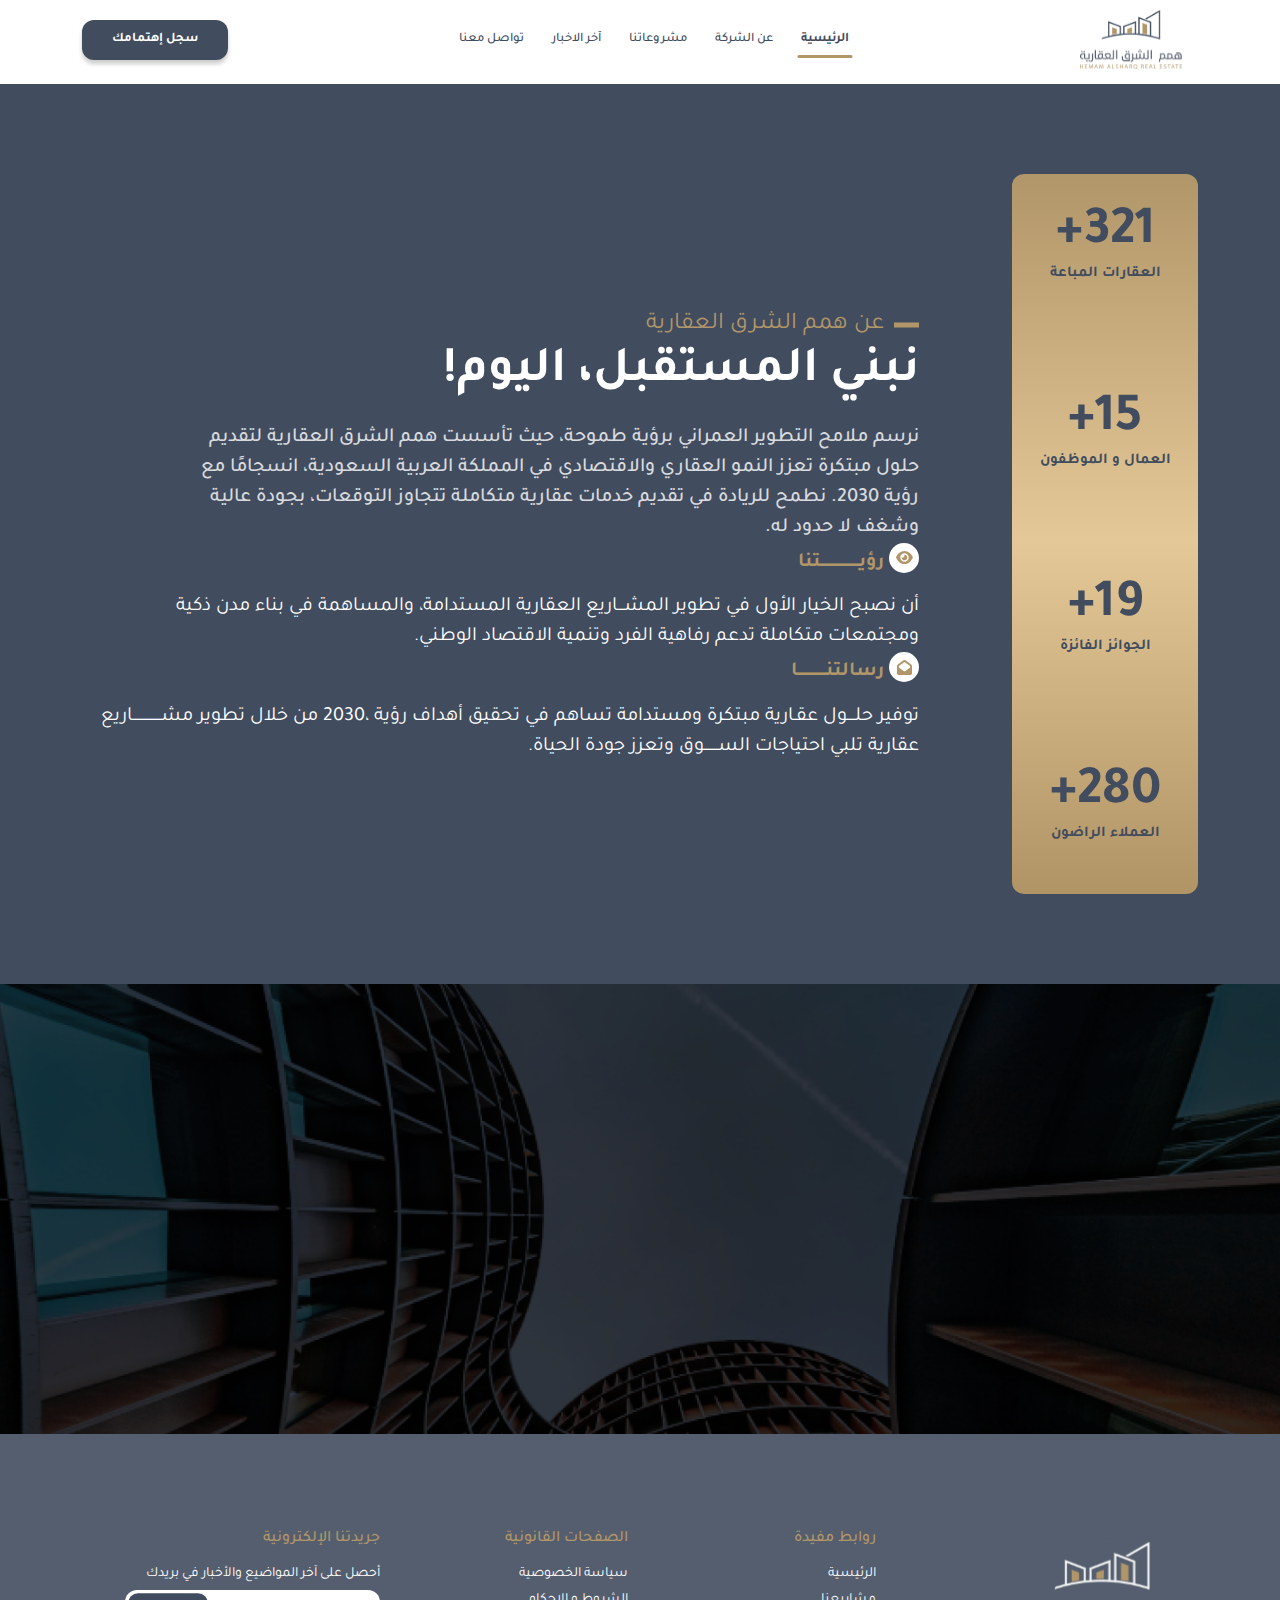
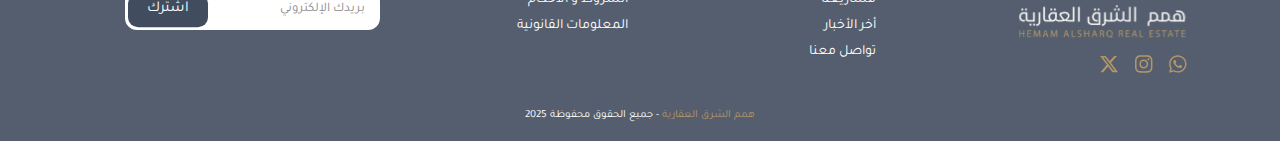
==== about.html @ 43483c56 "main project files" ====
<!DOCTYPE html>
<html lang="ar" dir="rtl">
  <head>
    <meta charset="UTF-8" />
    <meta name="viewport" content="width=device-width, initial-scale=1.0" />
    <meta name="theme-color" content="#414C5E" />
    <meta name="author" content="Abdelrhman Elnhas" />
    <meta name="MobileOptimized" content="320" />
    <meta property="og:title" content="Hemam Elsharq" />
    <meta property="og:type" content="website" />
    <title>همم الشرق العقارية</title>
    <!-- Google Fonts -->
    <link rel="preconnect" href="https://fonts.googleapis.com" />
    <link rel="preconnect" href="https://fonts.gstatic.com" crossorigin />
    <link
      href="https://fonts.googleapis.com/css2?family=Tajawal:wght@300;400;500;700;800&display=swap"
      rel="stylesheet"
    />
    <!-- Bootstrap -->
    <link rel="stylesheet" href="assets/Bootstrap/css/bootstrap.min.css" />
    <!-- Font Awesome -->
    <link rel="stylesheet" href="assets/FontAwesome/css/all.min.css" />
    <!-- Stylesheet -->
    <link rel="stylesheet" href="assets/css/style.css" />
    <link rel="stylesheet" href="assets/css/about.css" />
    <!-- Swiper CSS-->
    <link rel="stylesheet" href="assets/Swiper/swiper-bundle.min.css" />
    <!-- Animate CSS -->
    <link rel="stylesheet" href="./assets/Wow/css/animate.css" />
  </head>

  <body>
    <!-- Header Section -->
    <header class="d-flex justify-content-between">
      <nav class="navbar navbar-expand-md w-100">
        <div
          class="container d-flex align-items-center justify-content-between gap-1"
        >
          <div class="header__logo">
            <img class="navbar-brand" src="images/logo.svg" alt="Logo" />
          </div>

          <div class="collapse navbar-collapse" id="navbarNav">
            <ul class="navbar-nav m-auto mb-2 mb-lg-0">
              <li class="nav-item">
                <a class="nav-link active" aria-current="page" href="index.html"
                  >الرئيسية</a
                >
              </li>
              <li class="nav-item">
                <a class="nav-link" aria-current="page" href="#About">
                  عن الشركة
                </a>
              </li>
              <li class="nav-item">
                <a class="nav-link" aria-current="page" href="projects.html"
                  >مشروعاتنا</a
                >
              </li>
              <li class="nav-item">
                <a class="nav-link" aria-current="page" href="news.html"
                  >آخر الاخبار</a
                >
              </li>
              <li class="nav-item">
                <a class="nav-link" aria-current="page" href="contact.html"
                  >تواصل معنا</a
                >
              </li>
            </ul>
          </div>

          <div class="d-flex align-items-center">
            <div>
              <button
                onclick="window.location.href='inquiry.html'"
                class="solid-btn header__button"
              >
                سجل إهتمامك
              </button>
            </div>
            <button
              class="navbar-toggler"
              type="button"
              data-bs-toggle="collapse"
              data-bs-target="#navbarNav"
              aria-controls="navbarNav"
              aria-expanded="false"
              aria-label="Toggle navigation"
            >
              <i class="fa-solid fa-bars"></i>
            </button>
          </div>
        </div>
      </nav>
    </header>

    <main>
      <!-- About Section -->
      <section
        id="About"
        class="d-flex justify-content-center align-items-center"
      >
        <div
          class="container d-flex flex-column-reverse flex-md-row justify-content-between align-items-center gap-1 gap-md-5 py-5"
        >
          <div
            class="col-12 col-md-3 col-lg-2 about__statistics d-flex flex-row-reverse flex-md-column justify-content-between align-items-center"
          >
            <div
              class="about__statistics__item wow fadeInDown"
              data-wow-delay="0.1s"
            >
              <p
                class="d-flex flex-column align-items-center justify-content-center"
              >
                321+<span>العقارات المباعة</span>
              </p>
            </div>
            <div
              class="about__statistics__item wow fadeInDown"
              data-wow-delay="0.3s"
            >
              <p
                class="d-flex flex-column align-items-center justify-content-center"
              >
                15+<span>العمال و الموظفون</span>
              </p>
            </div>
            <div
              class="about__statistics__item wow fadeInDown"
              data-wow-delay="0.5s"
            >
              <p
                class="d-flex flex-column align-items-center justify-content-center"
              >
                19+<span>الجوائز الفائزة</span>
              </p>
            </div>
            <div
              class="about__statistics__item wow fadeInDown"
              data-wow-delay="0.7s"
            >
              <p
                class="d-flex flex-column align-items-center justify-content-center"
              >
                280+<span>العملاء الراضون</span>
              </p>
            </div>
          </div>

          <div
            class="col-12 col-md-8 col-lg-9 d-flex flex-column align-items-start justify-content-evenly about__content"
          >
            <p class="sub-heading wow fadeInDown">عن همم الشرق العقارية</p>
            <h2 class="about__heading wow fadeInUp" data-wow-delay="0.1s">
              نبني المستقبل، اليوم!
            </h2>
            <p class="about__description wow fadeInUp" data-wow-delay="0.3s">
              نرسم ملامح التطوير العمراني برؤية طموحة، حيث تأسست همم الشرق
              العقارية لتقديم حلول مبتكرة تعزز النمو العقاري والاقتصادي في
              المملكة العربية السعودية، انسجامًا مع رؤية 2030. نطمح للريادة في
              تقديم خدمات عقارية متكاملة تتجاوز التوقعات، بجودة عالية وشغف لا
              حدود له.
            </p>
            <ul class="about__list">
              <li class="wow fadeInUp" data-wow-delay="0.8s">
                <span><i class="fa-solid fa-eye"></i></span>
                رؤيـــــــــــــــــــتنا

                <p>
                  أن نصبح الخيار الأول في تطوير المشـــاريع العقارية المستدامة،
                  والمساهمة في بناء مدن ذكية ومجتمعات متكاملة تدعم رفاهية الفرد
                  وتنمية الاقتصاد الوطني.
                </p>
              </li>
              <li class="wow fadeInUp" data-wow-delay="1s">
                <span><i class="fa-solid fa-envelope-open"></i></span>
                رسالتنــــــــــــــا
                <p>
                  توفير حلــــول عقـارية مبتكرة ومستدامة تساهم في تحقيق أهداف
                  رؤية ،2030 من خلال تطوير مشــــــــــــــاريع عقارية تلبي
                  احتياجات الســـــــوق وتعزز جودة الحياة.
                </p>
              </li>
            </ul>
          </div>
        </div>
      </section>

      <!-- Banner -->
      <section
        id="Banner"
        class="d-flex justify-content-start align-items-center"
      >
        <div
          class="container d-flex flex-column justify-content-start align-items-center align-items-sm-start"
        >
          <div class="banner__content wow fadeInRight">
            <p class="">
              <span>نبني</span>
              المستقبــــــــــــــــــــــــــــــل
            </p>
            <p>
              نرتقي
              <span>بالحيــــــــــــــــــــــــــــــــــــــاة</span>
            </p>
          </div>

          <button
            onclick="window.location.href='projects.html'"
            class="solid-btn banner__button mt-4 wow bounceIn"
            data-wow-delay="0.3s"
          >
            اكتشف مشاريعنا الآن
            <span><i class="fa-solid fa-arrow-up"></i></span>
          </button>
        </div>
      </section>
    </main>

    <!-- Footer Section -->
    <footer id="Footer">
      <div class="container">
        <div class="text-center text-lg-end text-white pt-5">
          <div class="text-center text-md-end mt-5">
            <div class="row mt-3">
              <div
                class="col-md-3 col-lg-4 col-xl-3 d-flex flex-column align-items-center align-items-md-start justify-content-center mb-4 mb-md-0"
              >
                <img
                  src="./images/logoW.svg"
                  class="img-fluid"
                  alt="Hemam Elsharq Logo"
                />
                <div class="hero__social__icons d-flex p-0 footer__social mt-3">
                  <ul
                    class="d-flex justify-content-center align-items-center gap-3"
                  >
                    <li>
                      <a href=""><i class="fa-brands fa-whatsapp"></i></a>
                    </li>
                    <li>
                      <a href=""><i class="fa-brands fa-instagram"></i></a>
                    </li>
                    <li>
                      <a href=""><i class="fa-brands fa-x-twitter"></i></a>
                    </li>
                  </ul>
                </div>
              </div>
              <div class="links col-md-2 col-lg-2 col-xl-2 mx-auto mb-4">
                <h6>روابط مفيدة</h6>
                <p>
                  <a href="index.html">الرئيسية</a>
                </p>
                <p>
                  <a href="projects.html">مشاريعنا</a>
                </p>
                <p>
                  <a href="news.html">أخر الأخبار</a>
                </p>
                <p>
                  <a href="contact.html">تواصل معنا</a>
                </p>
              </div>

              <div class="links col-md-3 col-lg-2 col-xl-2 mx-auto mb-4">
                <h6>الصفحات القانونية</h6>
                <p>
                  <a href="#">سياسة الخصوصية</a>
                </p>
                <p>
                  <a href="#">الشروط و الاحكام</a>
                </p>
                <p>
                  <a href="#">المعلومات القانونية</a>
                </p>
              </div>

              <div
                class="footer__subscription col-md-4 col-lg-3 col-xl-3 mx-auto mb-md-0 mb-4"
              >
                <h6>جريدتنا الإلكترونية</h6>
                <p class="">أحصل على آخر المواضيع والأخبار في بريدك</p>
                <form action="" class="footer__subscription__form">
                  <input
                    type="email"
                    name=""
                    id=""
                    placeholder="بريدك الإلكتروني"
                  />
                  <button>اشترك</button>
                </form>
              </div>
            </div>
          </div>
        </div>
      </div>
      <div class="footerBottom text-center p-3">
        <span>همم الشرق العقارية</span>
        - جميع الحقوق محفوظة 2025
      </div>
    </footer>

    <!-- Bootstrap Script File -->
    <script src="assets/Bootstrap/js/bootstrap.min.js"></script>
    <!-- FontAwesome Script File -->
    <script src="assets/FontAwesome/js/all.min.js"></script>
    <!-- Script File -->
    <script src="assets/js/app.js"></script>
    <!-- Swiper JS -->
    <script src="./assets/Swiper/swiper-bundle.min.js"></script>
    <script>
      var swiper = new Swiper(".swiper-container", {
        slidesPerView: 3,
        spaceBetween: 20,
        slidesPerGroup: 3,
        loop: false,
        grabCursor: true,
        pagination: {
          el: ".swiper-pagination",
          clickable: true,
          dynamicBullets: true,
        },

        breakpoints: {
          0: {
            slidesPerView: 1,
          },
          520: {
            slidesPerView: 2,
          },
          768: {
            slidesPerView: 2,
          },
          1000: {
            slidesPerView: 3,
          },
        },
      });
    </script>
    <!-- WOW JS -->
    <script src="./assets/Wow/js/wow.min.js"></script>
    <script>
      wow = new WOW({
        boxClass: "wow", // default
        animateClass: "animated", // default
        offset: 0, // default
        mobile: true, // default
        live: true, // default
      });
      wow.init();
    </script>
  </body>
</html>
---- assets/css/style.css ----
/* Start Global Settings */

:root {
	--primary-color: #414C5E;
	--secondary-color: #B19669;
	--third-color: rgba(65, 76, 94, 0.9);
	--white: #ffffff;
	--black: #000000;
	--arabic-font: "Tajawal", sans-serif;
	--gradient-primary-bottom: linear-gradient(180deg, rgba(65, 76, 94, 0) 61.09%, #414C5E 100%);
	--gradient-primary-top: linear-gradient(180deg, #414C5E 0%, rgba(65, 76, 94, 0.529953) 54.76%, rgba(65, 76, 94, 0) 99.66%);
	--gradient-secondary-center: linear-gradient(180deg, #B19669 0%, #E5C897 51%, #B09465 100%);
	--text-shadow: 0px 4px 4px rgba(0, 0, 0, 0.25);
	--box-shadow: 0px 4px 4px rgba(0, 0, 0, 0.20);
	--radius-sm: 8px;
	--radius-md: 12px;
	--font-light: 300;
	--font-regular: 400;
	--font-medium: 500;
	--font-bold: 700;
	--font-extrabold: 800;
}

* {
	box-sizing: border-box;
}

html {
	padding: 0;
	margin: 0;
	overflow-x: hidden;
	scroll-snap-type: y mandatory;
	scroll-behavior: smooth;
}

*,
body {
	padding: 0;
	margin: 0;
	position: relative;
}

body {
	font-family: var(--arabic-font);
	font-style: normal;
	direction: rtl;
	overflow-x: hidden;
	background-color: var(--white);

}

body::-webkit-scrollbar,
.mainbg::-webkit-scrollbar {
	background-color: var(--white);
	width: 10px;
}

body::-webkit-scrollbar-thumb,
.mainbg::-webkit-scrollbar-thumb {
	background: var(--primary-color);
}

ul {
	margin: 0;
	padding: 0;
	list-style: none;
}

ul li {
	list-style-type: none;
}

a {
	text-decoration: none;
}

a:hover {
	color: var(--secondary-color);
}

p {
	margin-bottom: unset;

}

.row {
	margin: 0;
	width: 100%;
}

.solid-btn,
.outline-btn {
	padding: 10px;
	border-radius: var(--radius-md);
	-webkit-border-radius: var(--radius-md);
	-moz-border-radius: var(--radius-md);
	-ms-border-radius: var(--radius-md);
	-o-border-radius: var(--radius-md);
	box-shadow: var(--box-shadow);
	transition: background-color 0.5s, color 0.5s;
	-webkit-transition: background-color 0.5s, color 0.5s;
	-moz-transition: background-color 0.5s, color 0.5s;
	-ms-transition: background-color 0.5s, color 0.5s;
	-o-transition: background-color 0.5s, color 0.5s;

	&:hover {
		background-color: var(--primary-color);
		color: var(--white);
	}

}


.solid-btn {
	background-color: var(--secondary-color);
	color: var(--white);
	border: none;
}

.outline-btn {
	background-color: transparent;
	color: var(--primary-color);
	border: 3px solid var(--primary-color);
}

.sub-heading {
	position: relative;
	font-size: 24px;
	font-weight: var(--font-regular);
	color: var(--secondary-color);
	padding-inline-start: 35px;

	&::before {
		content: "";
		position: absolute;
		width: 25px;
		height: 5px;
		background-color: var(--secondary-color);
		top: 50%;
		transform: translateY(-50%);
		-webkit-transform: translateY(-50%);
		-moz-transform: translateY(-50%);
		-ms-transform: translateY(-50%);
		-o-transform: translateY(-50%);
		right: 0px;
	}

	@media (max-width: 450px) {
		font-size: 18px;
	}
}

/* End Global Settings */


/* Start Header Settings */
header {
	height: 70px;
	margin-top: 5px;
	position: absolute;
	top: 0;
	left: 0;
	width: 100%;
	z-index: 10;
	background-color: transparent;

}

.header__logo img {
	width: 102px;
	object-fit: cover;
}

.navbar-nav {
	gap: 12px;
}

header .nav-item>.nav-link {
	color: var(--primary-color);
	font-weight: var(--font-medium);
	font-size: 13px;

	&.active {
		font-weight: var(--font-bold);
		position: relative;

		&::after {
			content: "";
			position: absolute;
			width: 55px;
			height: 3px;
			background-color: var(--secondary-color);
			bottom: 0px;
			left: 50%;
			border-radius: var(--radius-sm);
			transform: translateX(-50%);
			-webkit-transform: translateX(-50%);
			-moz-transform: translateX(-50%);
			-ms-transform: translateX(-50%);
			-o-transform: translateX(-50%);
			-webkit-border-radius: var(--radius-sm);
			-moz-border-radius: var(--radius-sm);
			-ms-border-radius: var(--radius-sm);
			-o-border-radius: var(--radius-sm);
		}
	}
}

.header__button {
	background-color: var(--primary-color);
	font-size: 13px;
	font-weight: var(--font-bold);
	width: 146px;

	&:hover {
		background-color: var(--secondary-color);
	}
}

.navbar-toggler {
	color: var(--primary-color);

	&:focus {
		box-shadow: none !important;
	}
}

@media (max-width: 390px) {

	.header__logo img {
		width: 95px !important;
	}

	.header__button {
		width: unset;
		font-size: 9px;
		font-weight: var(--font-medium);
	}

}

/* End Header Settings */

/* Start Hero Settings */

#Hero {
	min-height: 100dvh;

	&::after {
		position: absolute;
		content: "";
		height: 88.82px;
		width: 100%;
		left: 0%;
		right: 0%;
		bottom: 0px;
		background: linear-gradient(180deg, rgba(255, 255, 255, 0) 0%, rgba(255, 255, 255, 0) 19.94%, rgba(255, 255, 255, 0.2) 39.06%, rgba(255, 255, 255, 0.3) 65.28%, #FFFFFF 88.54%);
	}
}

.hero__stock {
	position: absolute;
	bottom: 0;
	left: 0;
	width: 600px;
	z-index: -1;

	img {
		width: 100%;
		object-fit: cover;
	}
}

.hero__content {
	margin-left: auto;
	margin-bottom: 100px;
	padding-top: 40px;

	h1 {
		font-size: 45px;
		font-weight: var(--font-bold);
		line-height: 65px;
		color: var(--primary-color);
		position: relative;

		span {
			color: var(--secondary-color);
		}

		&::after {
			content: "";
			position: absolute;
			width: 190px;
			height: 5px;
			background-color: var(--secondary-color);
			bottom: -18px;
			right: 0;
		}
	}

	p {
		margin-top: 30px;
		width: 380px;
		font-size: 18px;
		font-weight: var(--font-light);
	}

	.hero__content_buttons {
		gap: 10px;
		padding: 0;

		button {
			margin: 0;
			width: 50%;
			height: 48px;
			font-size: 16px;
			font-weight: var(--font-medium);
		}
	}

}

.hero__social__icons {
	margin-top: auto;


	a {
		color: var(--secondary-color) !important;
		width: 20px;

		svg {
			font-size: 20px;
		}
	}
}

@media (max-width : 992px) {
	.hero__stock {
		width: 480px;
	}

	.hero__content {
		h1 {
			font-size: 40px;
			line-height: 55px;


			&::after {
				width: 150px;
				height: 4px;
			}
		}

		p {
			font-size: 15px;
			width: 300px;
		}

		.hero__content_buttons button {
			width: 50%;
			height: 44px;
			font-size: 14px;
			font-weight: var(--font-medium);
		}
	}
}


@media (max-width : 838px) {
	.hero__stock {
		width: 435px;
	}
}

@media (max-width : 768px) {
	#Hero {
		overflow: hidden;

		&::after {
			height: 60px;
		}

		.container {
			margin-inline: auto;
		}
	}

	.hero__stock {
		width: 800px;
		bottom: -550px;
		left: -30%;
	}

	.hero__content {
		margin-inline: auto;
		margin-bottom: 20px;
		padding-top: 40px;

		h1 {
			font-size: 35px;
			font-weight: var(--font-bold);
			line-height: 45px;
			color: var(--primary-color);
			position: relative;

			span {
				color: var(--secondary-color);
			}

			&::after {
				content: "";
				position: absolute;
				width: 150px;
				height: 4px;
				background-color: var(--secondary-color);
				bottom: -18px;
				right: 0;
			}
		}

		p {
			margin-top: 30px;
			width: 380px;
			font-size: 13px;
			font-weight: var(--font-light);
		}

		.hero__content_buttons {
			gap: 10px;


			button {
				margin: 0;
				width: 50%;
				height: 45px;
				font-size: 14px;
				font-weight: var(--font-medium);
			}
		}

	}

	.hero__social__icons {
		margin-inline-end: auto;
		padding-inline-start: 70px;


		a {
			color: var(--secondary-color) !important;
			width: 15px;

			svg {
				font-size: 15px;
			}
		}
	}
}

@media (max-width : 542px) {
	.hero__stock {
		width: 100%;
		bottom: -35%;
		left: -20%;
	}

	.hero__social__icons {
		display: none;
	}
}

@media (max-width : 442px) {
	.hero__stock {
		width: 100%;
		bottom: -20%;
		left: -20%;
	}

	.hero__content {
		margin-inline: auto;
		margin-bottom: 20px;
		padding-top: 40px;

		h1 {
			font-size: 35px;
			font-weight: var(--font-bold);
			line-height: 45px;
			color: var(--primary-color);
			position: relative;

			span {
				color: var(--secondary-color);
			}

			&::after {
				content: "";
				position: absolute;
				width: 150px;
				height: 4px;
				background-color: var(--secondary-color);
				bottom: -18px;
				right: 0;
			}
		}

		p {
			margin-top: 30px;
			width: 100%;
			font-size: 13px;
			font-weight: var(--font-light);
		}

		.hero__content_buttons {
			gap: 10px;

			button {
				margin: 0;
				width: 50%;
				height: 45px;
				font-size: 14px;
				font-weight: var(--font-medium);
			}
		}
	}
}

@media (max-width : 340px) {
	.hero__stock {
		width: 100%;
		bottom: -10%;
		left: -20%;
	}

	.hero__content {
		h1 {
			font-size: 35px;
		}
	}
}

@media (max-width : 300px) {
	.hero__stock {
		width: 100%;
		bottom: -10%;
		left: -20%;
	}

	.hero__content {
		h1 {
			font-size: 30px;
		}

		.hero__content_buttons {

			button {
				margin: 0;
				width: 50%;
				height: 45px;
				font-size: 12px;
				font-weight: var(--font-medium);
			}
		}
	}
}

/* End Hero Settings */

/* Start About Section */

#About {
	min-height: 100vh;
	background-color: var(--primary-color);
}

.about__statistics {
	height: 80vh;
	background: var(--gradient-secondary-center);
	border-radius: var(--radius-md);
	-webkit-border-radius: var(--radius-md);
	-moz-border-radius: var(--radius-md);
	-ms-border-radius: var(--radius-md);
	-o-border-radius: var(--radius-md);
	padding: 40px 10px;

	.about__statistics__item p {
		font-size: 54px;
		font-weight: var(--font-bold);
		color: var(--primary-color);
		margin-bottom: 0px;
		line-height: 40px;

		span {
			font-size: 20px;

			@media (max-width:1300px) {
				font-size: 15px;
			}
		}
	}
}

.about__heading {
	font-size: 50px;
	font-weight: var(--font-bold);
	color: var(--white);
	margin-bottom: 20px;
}

.about__description {
	font-size: 20px;
	font-weight: var(--font-medium);
	opacity: 0.8;
	color: var(--white);
	width: 90%;
}

.about__list {
	li {
		font-size: 20px;
		font-weight: var(--font-bold);
		color: var(--secondary-color);


		span {
			width: 30px;
			aspect-ratio: 1/1;
			background-color: var(--white);
			border-radius: 50%;
			-webkit-border-radius: ;
			-moz-border-radius: ;
			-ms-border-radius: ;
			-o-border-radius: ;
			display: inline-flex;
			align-items: center;
			justify-content: center;

			svg {
				color: var(--secondary-color);
				font-size: 15px;
			}
		}

		p {
			font-weight: var(--font-regular);
			color: var(--white);
			margin-top: 15px;
		}
	}
}

@media (max-width: 991px) {
	.about__heading {
		font-size: 40px;
	}

	.about__description {
		font-size: 16px;
		width: 95%;
	}

	.about__list {
		li {
			font-size: 18px;

			p {
				margin-top: 10px;
			}
		}
	}
}

@media (max-width: 768px) {
	.about__statistics {
		width: 100%;
		height: fit-content;
		padding: 30px 20px;
		flex-wrap: wrap;
		row-gap: 30px;
		column-gap: 10px;

		.about__statistics__item p {
			font-size: 35px;
			line-height: 20px;

			span {
				font-size: 12px;
			}
		}
	}
}

/* End About Section  */

/* Start Projects Section */

#Projects {
	min-height: 100vh;
}

.projects__heading {
	color: var(--primary-color);
	font-size: 50px;
	font-weight: var(--font-bold);
	margin-bottom: 20px;

}

.projects__description {
	font-size: 24px;
	color: var(--primary-color);
}

.project__card__wrapper {
	padding-block: 20px;
}

.project__card {
	position: relative;
	width: 100%;
	height: 370px;
	border-radius: var(--radius-md);
	-webkit-border-radius: var(--radius-md);
	-moz-border-radius: var(--radius-md);
	-ms-border-radius: var(--radius-md);
	-o-border-radius: var(--radius-md);
	overflow: hidden;
	cursor: pointer;

	.project__image {
		position: absolute;
		width: 100%;
		height: 100%;
		object-fit: cover;
		left: 0;
		top: 0;
		z-index: 1;
	}

	&::after {
		content: "";
		position: absolute;
		background: var(--gradient-primary-bottom);
		bottom: 0;
		left: 0;
		width: 100%;
		height: 170%;
		z-index: 2;
	}

	.project__card__content {
		position: relative;
		z-index: 3;
		color: var(--white);
		height: 100%;

		.project__title {
			font-weight: var(--font-bold);
			font-size: 45px;
			width: 90%;
			text-shadow: var(--text-shadow);
		}

		.project__price {
			font-size: 30px;
			font-weight: var(--font-extrabold);
			direction: ltr;
		}

		.project__specs {
			font-weight: var(--font-medium);
			font-size: 15px;

			ul li span img {
				width: 35px;
			}
		}
	}
}

@media (max-width : 768px) {
	.projects__heading {
		font-size: 40px;
	}

	.projects__description {
		font-size: 16px;
	}

	.project__card {

		.project__card__content {

			.project__title {
				font-size: 40px;
				width: 100%;
			}
		}
	}
}

@media (max-width : 500px) {
	.projects__heading {
		font-size: 35px
	}
}

@media (max-width : 435px) {
	.projects__heading {
		font-size: 25px;
		margin-block: 10px;
	}

	.projects__description {
		font-size: 13px;
	}

	.project__card {

		.project__card__content {

			.project__title {
				font-size: 30px;
				width: 100%;
			}
		}
	}
}

@media (max-width: 330px) {
	.projects__heading {
		font-size: 20px;
	}

}


.swiper-container {
	position: relative;
	width: 100%;
	margin-block: 50px;
}

.swiper-wrapper {
	/* display: flex; */
	position: absolute;
	top: 50%;
	right: 0;
	transform: translateY(-50%);
	-webkit-transform: translateY(-50%);
	-moz-transform: translateY(-50%);
	-ms-transform: translateY(-50%);
	-o-transform: translateY(-50%);
}

.swiper-slide {
	display: flex;
	justify-content: center;
	align-items: center;
}

.swiper-navBtn {
	color: var(--first-color);
	height: 30px !important;
	width: 30px !important;
	background: var(--first-color);
	border-radius: 50%;
}

.swiper-navBtn::before,
.swiper-navBtn::after {
	font-size: 18px !important;
	font-weight: 900;
	color: var(--white);
}

.swiper-horizontal>.swiper-pagination-bullets,
.swiper-pagination-bullets.swiper-pagination-horizontal,
.swiper-pagination-custom,
.swiper-pagination-fraction {
	bottom: -40px !important;
}

.swiper-pagination-bullet-active {
	background: var(--primary-color) !important;
}


/* End Projects Section */

/* Start News Section */
#News {
	min-height: 100vh;
	background-image: url('../../images/NewsBG.png');
	background-size: cover;
	background-position: center;
	background-repeat: no-repeat
}

.news__description {
	color: var(--white);
	width: 60%;

	@media (max-width: 991px) {
		width: 100%;
		font-size: 16px;
	}
}

.news__card {
	width: 100%;
	height: 400px;
	border-radius: var(--radius-md);
	-webkit-border-radius: var(--radius-md);
	-moz-border-radius: var(--radius-md);
	-ms-border-radius: var(--radius-md);
	-o-border-radius: var(--radius-md);
	background-color: var(--white);
	padding: 1.5rem;

	@media (max-width: 300px) {
		padding: 1rem;
	}
}

.news__card__top {
	position: relative;
	border-radius: var(--radius-md);
	-webkit-border-radius: var(--radius-md);
	-moz-border-radius: var(--radius-md);
	-ms-border-radius: var(--radius-md);
	-o-border-radius: var(--radius-md);
	overflow: hidden;
	width: 100%;
	height: 240px;

	.news__image {
		width: 100%;
		height: 100%;
		object-fit: cover;
	}

	&::after {
		content: "";
		position: absolute;
		top: 0;
		left: 0;
		background: var(--gradient-primary-bottom);
		width: 100%;
		height: 100%;
		z-index: 2;
	}

	.news__title {
		position: absolute;
		color: var(--white);
		font-weight: var(--font-extrabold);
		font-size: 28px;
		text-shadow: var(--text-shadow);
		z-index: 3;
		bottom: 10px;
		right: 15px;

		@media (max-width : 355px) {
			font-size: 20px;
		}
	}
}

.news__card__bottom {
	margin-top: 20px;
	position: relative;

	.news__description {
		color: var(--primary-color);
		font-size: 14px;
		font-weight: var(--font-light);
		width: 100%;
		line-height: 1.2;
		display: -webkit-box;
		-webkit-line-clamp: 3;
		-webkit-box-orient: vertical;
		overflow: hidden;
	}

	.news__more {
		color: var(--secondary-color);
		font-size: 14px;
		font-weight: var(--font-regular);
		background-color: transparent;
		border: none;
		cursor: pointer;
		margin-top: 20px;
		position: absolute;
		bottom: -40px;
		left: 15px;

		svg {
			transform: rotate(-45deg);
			-webkit-transform: rotate(-45deg);
			-moz-transform: rotate(-45deg);
			-ms-transform: rotate(-45deg);
			-o-transform: rotate(-45deg);
			font-size: 14px;
		}
	}
}

/* End News Section */

/* Start Banner Section */
#Banner {
	min-height: 450px;
	background: url("../../images/banner.png") no-repeat center;
	background-size: cover;
}


.banner__content {
	position: relative;

	p {
		color: var(--white);
		font-size: 40px;
		font-weight: var(--font-extrabold);

		span {
			color: var(--secondary-color);
		}
	}

	&::after {
		position: absolute;
		content: "";
		top: -20px;
		right: 0;
		height: 5px;
		width: 128px;
		background-color: var(--secondary-color);
	}
}

.banner__button span svg {
	transform: rotate(-45deg);
	-webkit-transform: rotate(-45deg);
	-moz-transform: rotate(-45deg);
	-ms-transform: rotate(-45deg);
	-o-transform: rotate(-45deg);
}

@media (max-width: 450px) {
	#Banner {
		min-height: 300px;
	}

	.banner__content {
		p {
			font-size: 30px;
		}

		&::after {
			right: unset;
			left: 50%;
			transform: translateX(-50%);
			-webkit-transform: translateX(-50%);
			-moz-transform: translateX(-50%);
			-ms-transform: translateX(-50%);
			-o-transform: translateX(-50%);
		}
	}
}

@media (max-width : 340px) {
	.banner__content {
		p {
			font-size: 20px
		}
	}
}

/* End Banner Section */

/* Start WhyUs Section */
#WhyUs {
	min-height: 100vh;
}

.whyus__video {
	border-radius: var(--radius-md);
	-webkit-border-radius: var(--radius-md);
	-moz-border-radius: var(--radius-md);
	-ms-border-radius: var(--radius-md);
	-o-border-radius: var(--radius-md);
	width: 100%;
	max-width: 100%;
	padding: 50px 30px;
	height: 570px;

	iframe {
		width: 100%;
		height: 100%;
		border-radius: 12px;
		border: none;
	}

	@media (max-width: 991px) {
		padding: 0 0px;
		height: 450px;
	}

	@media (max-width : 768px) {
		margin-block: 20px;
	}
}

.whyus__content {

	ul {
		counter-reset: list-counter;
	}

	ul li {
		counter-increment: list-counter;
		position: relative;
		padding-inline-start: 40px;
		margin-bottom: 15px;
		font-size: 15px;
		font-weight: var(--font-regular);

		p:first-of-type {
			color: var(--secondary-color);
			font-weight: var(--font-bold);
		}
	}

	ul li::before {
		content: counter(list-counter, decimal-leading-zero);
		font-weight: bold;
		font-size: 15px;
		color: var(--secondary-color);
		position: absolute;
		right: 0;
		top: 50%;
		transform: translateY(-50%);
		-webkit-transform: translateY(-50%);
		-moz-transform: translateY(-50%);
		-ms-transform: translateY(-50%);
		-o-transform: translateY(-50%);
	}

}

/* End WhyUs Section */

/* Start Footer Section */

#Footer {
	background-color: var(--third-color);
}

#Footer h6 {
	margin-bottom: 15px;
	color: var(--secondary-color);
	font-size: 16px;
	font-weight: var(--font-medium);
}

.footer__social {
	margin-inline-end: auto;

	@media (max-width:768px) {
		margin-inline-end: unset;
		margin-inline: auto;
	}
}

.links p,
.footer__subscription p {
	margin-block: 5px;
	font-size: 14px;
}

.links a {
	color: var(--white);
	transition: all 0.3s;
	-webkit-transition: all 0.3s;
	-moz-transition: all 0.3s;
	-ms-transition: all 0.3s;
	-o-transition: all 0.3s;
	font-weight: var(--font-regular);
	font-size: 14px;
}

.links a:hover,
.footer-links:hover {
	color: var(--secondary-color) !important;
	padding-left: 10px;
}

.footerBottom {
	color: var(--white);
	font-size: 11px;
}

.footerBottom span {
	color: var(--secondary-color);
}

.footer__subscription__form {
	border-radius: var(--radius-md);
	-webkit-border-radius: var(--radius-md);
	-moz-border-radius: var(--radius-md);
	-ms-border-radius: var(--radius-md);
	-o-border-radius: var(--radius-md);
	background-color: var(--white);
	font-size: 15px;
	position: relative;
	max-width: 300px;
	width: 100%;
	margin-inline: auto;


	input {
		background-color: transparent;
		padding: 10px 15px;
		border: none;
		caret-color: var(--primary-color);
		color: var(--primary-color);
		font-size: 13px;

		width: 100%;

		&::placeholder {
			color: #8a8a8a;
		}

		&:focus,
		&:focus-visible,
		&:active {
			outline: none;

		}
	}

	button {
		position: absolute;
		background-color: var(--primary-color);
		color: var(--white);
		width: 80px;
		height: 85%;
		border: none;
		border-radius: 10px;
		-webkit-border-radius: 10px;
		-moz-border-radius: 10px;
		-ms-border-radius: 10px;
		-o-border-radius: 10px;
		top: 50%;
		transform: translateY(-50%);
		left: 3px;
		-webkit-transform: translateY(-50%);
		-moz-transform: translateY(-50%);
		-ms-transform: translateY(-50%);
		-o-transform: translateY(-50%);
	}

}

/* End Footer Section */
---- assets/css/about.css ----
#About {
  margin-top: 84px;
}
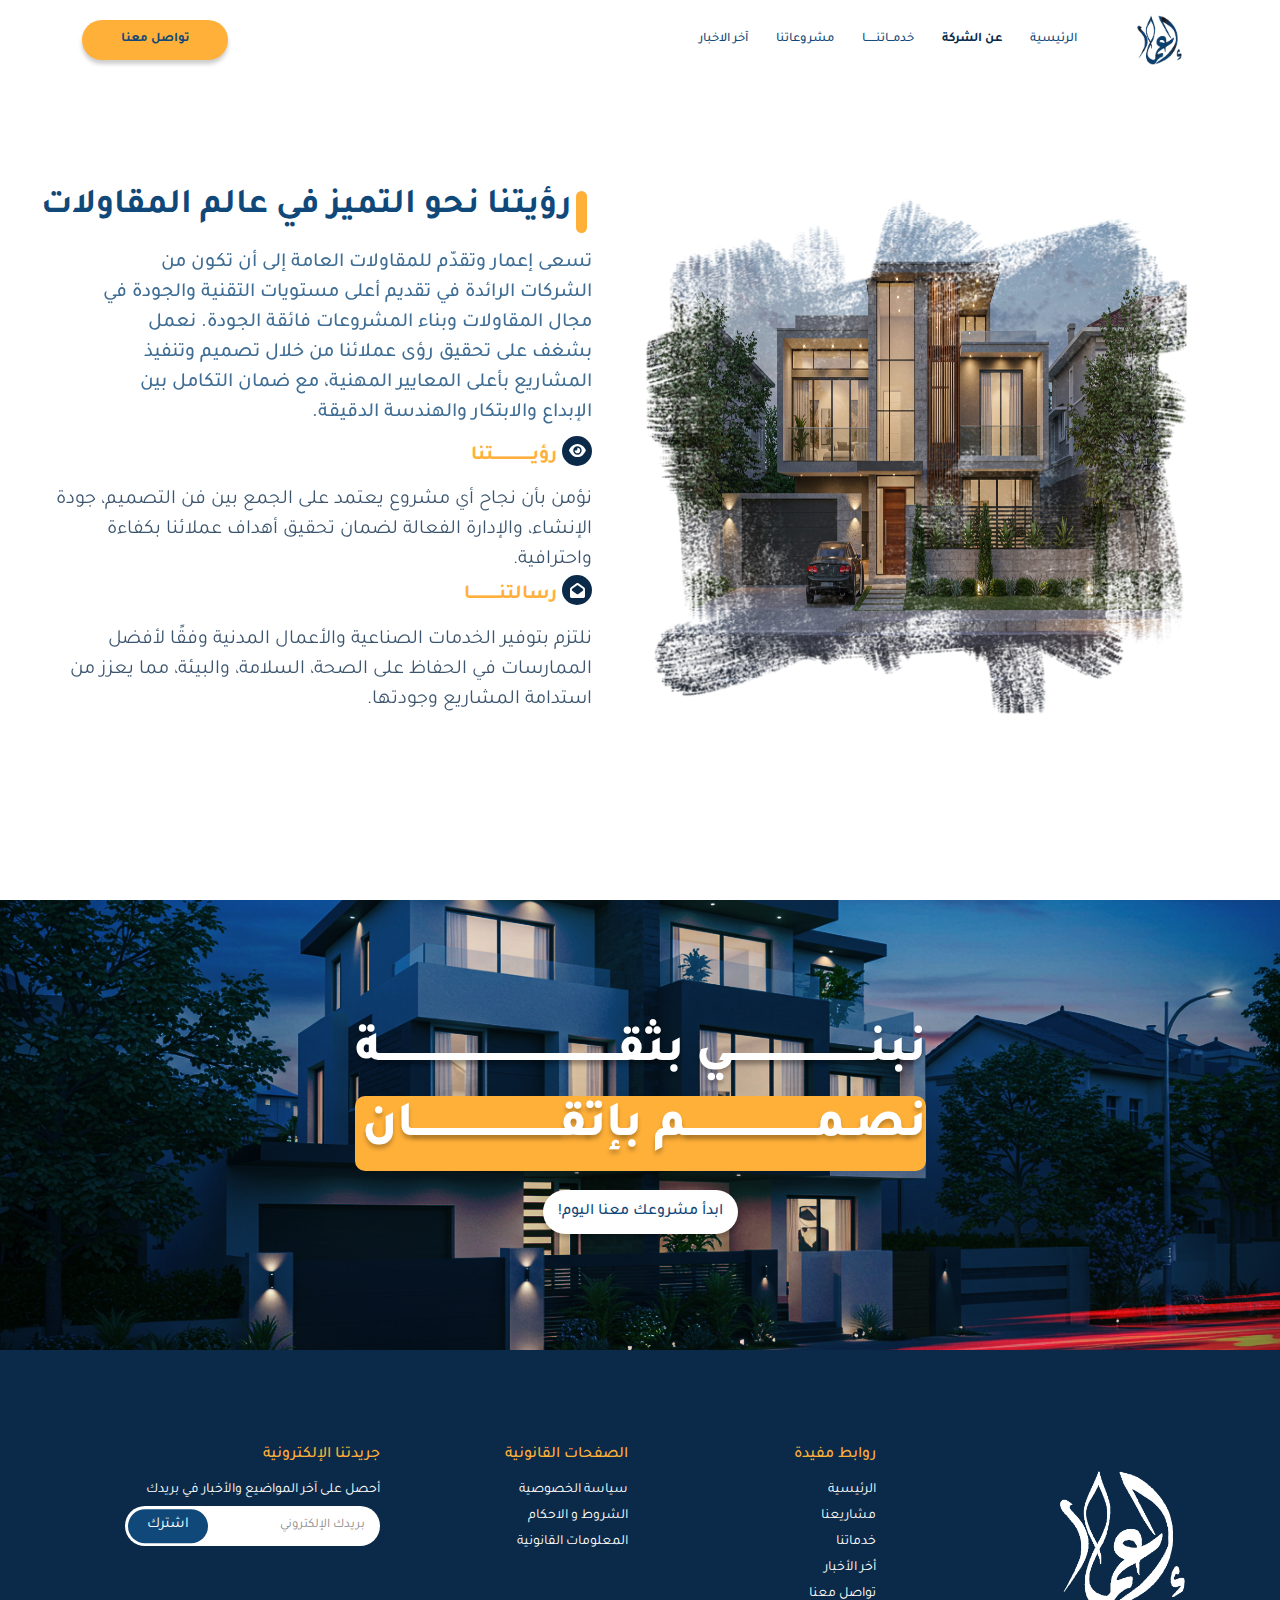
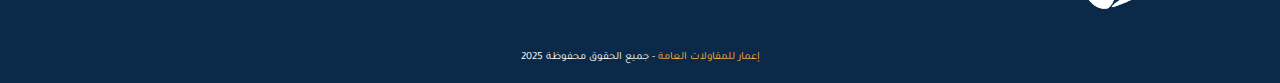
==== commit 5468d785: "about page" ====
--- a/about.html
+++ b/about.html
@@ -3,12 +3,12 @@
   <head>
     <meta charset="UTF-8" />
     <meta name="viewport" content="width=device-width, initial-scale=1.0" />
-    <meta name="theme-color" content="#414C5E" />
+    <meta name="theme-color" content="#104979" />
     <meta name="author" content="Abdelrhman Elnhas" />
     <meta name="MobileOptimized" content="320" />
-    <meta property="og:title" content="Hemam Elsharq" />
+    <meta property="og:title" content="Emaar Contracting" />
     <meta property="og:type" content="website" />
-    <title>همم الشرق العقارية</title>
+    <title>إعمار للمقاولات العامة</title>
     <!-- Google Fonts -->
     <link rel="preconnect" href="https://fonts.googleapis.com" />
     <link rel="preconnect" href="https://fonts.gstatic.com" crossorigin />
@@ -22,7 +22,6 @@
     <link rel="stylesheet" href="assets/FontAwesome/css/all.min.css" />
     <!-- Stylesheet -->
     <link rel="stylesheet" href="assets/css/style.css" />
-    <link rel="stylesheet" href="assets/css/about.css" />
     <!-- Swiper CSS-->
     <link rel="stylesheet" href="assets/Swiper/swiper-bundle.min.css" />
     <!-- Animate CSS -->
@@ -34,25 +33,30 @@
     <header class="d-flex justify-content-between">
       <nav class="navbar navbar-expand-md w-100">
         <div
-          class="container d-flex align-items-center justify-content-between gap-1"
+          class="container d-flex align-items-center justify-content-between justify-content-md-start gap-1"
         >
           <div class="header__logo">
-            <img class="navbar-brand" src="images/logo.svg" alt="Logo" />
+            <img class="navbar-brand" src="images/logo.png" alt="Logo" />
           </div>
 
           <div class="collapse navbar-collapse" id="navbarNav">
-            <ul class="navbar-nav m-auto mb-2 mb-lg-0">
-              <li class="nav-item">
-                <a class="nav-link active" aria-current="page" href="index.html"
+            <ul class="navbar-nav ms-auto me-5 mb-2 mb-lg-0">
+              <li class="nav-item">
+                <a class="nav-link" aria-current="page" href="index.html"
                   >الرئيسية</a
                 >
               </li>
               <li class="nav-item">
-                <a class="nav-link" aria-current="page" href="#About">
+                <a class="nav-link active" aria-current="page" href="#About">
                   عن الشركة
                 </a>
               </li>
               <li class="nav-item">
+                <a class="nav-link" aria-current="page" href="services.html"
+                  >خدمــاتنـــــا</a
+                >
+              </li>
+              <li class="nav-item">
                 <a class="nav-link" aria-current="page" href="projects.html"
                   >مشروعاتنا</a
                 >
@@ -60,11 +64,6 @@
               <li class="nav-item">
                 <a class="nav-link" aria-current="page" href="news.html"
                   >آخر الاخبار</a
-                >
-              </li>
-              <li class="nav-item">
-                <a class="nav-link" aria-current="page" href="contact.html"
-                  >تواصل معنا</a
                 >
               </li>
             </ul>
@@ -76,7 +75,7 @@
                 onclick="window.location.href='inquiry.html'"
                 class="solid-btn header__button"
               >
-                سجل إهتمامك
+                تواصل معنا
               </button>
             </div>
             <button
@@ -102,85 +101,45 @@
         class="d-flex justify-content-center align-items-center"
       >
         <div
-          class="container d-flex flex-column-reverse flex-md-row justify-content-between align-items-center gap-1 gap-md-5 py-5"
+          class="container d-flex flex-column-reverse flex-lg-row justify-content-between align-items-center gap-1 gap-lg-5 py-5"
         >
           <div
-            class="col-12 col-md-3 col-lg-2 about__statistics d-flex flex-row-reverse flex-md-column justify-content-between align-items-center"
+            class="col-12 col-lg-6 about__image d-flex flex-row-reverse flex-lg-column justify-content-between align-items-center"
           >
-            <div
-              class="about__statistics__item wow fadeInDown"
-              data-wow-delay="0.1s"
-            >
-              <p
-                class="d-flex flex-column align-items-center justify-content-center"
-              >
-                321+<span>العقارات المباعة</span>
-              </p>
-            </div>
-            <div
-              class="about__statistics__item wow fadeInDown"
-              data-wow-delay="0.3s"
-            >
-              <p
-                class="d-flex flex-column align-items-center justify-content-center"
-              >
-                15+<span>العمال و الموظفون</span>
-              </p>
-            </div>
-            <div
-              class="about__statistics__item wow fadeInDown"
-              data-wow-delay="0.5s"
-            >
-              <p
-                class="d-flex flex-column align-items-center justify-content-center"
-              >
-                19+<span>الجوائز الفائزة</span>
-              </p>
-            </div>
-            <div
-              class="about__statistics__item wow fadeInDown"
-              data-wow-delay="0.7s"
-            >
-              <p
-                class="d-flex flex-column align-items-center justify-content-center"
-              >
-                280+<span>العملاء الراضون</span>
-              </p>
-            </div>
+            <img src="/images/villa1.jpg" alt="" />
           </div>
 
           <div
-            class="col-12 col-md-8 col-lg-9 d-flex flex-column align-items-start justify-content-evenly about__content"
+            class="col-12 col-md-6 d-flex flex-column align-items-start justify-content-evenly about__content"
           >
-            <p class="sub-heading wow fadeInDown">عن همم الشرق العقارية</p>
-            <h2 class="about__heading wow fadeInUp" data-wow-delay="0.1s">
-              نبني المستقبل، اليوم!
+            <h2 class="about__heading sub-heading">
+              رؤيتنا نحو التميز في عالم المقاولات
             </h2>
-            <p class="about__description wow fadeInUp" data-wow-delay="0.3s">
-              نرسم ملامح التطوير العمراني برؤية طموحة، حيث تأسست همم الشرق
-              العقارية لتقديم حلول مبتكرة تعزز النمو العقاري والاقتصادي في
-              المملكة العربية السعودية، انسجامًا مع رؤية 2030. نطمح للريادة في
-              تقديم خدمات عقارية متكاملة تتجاوز التوقعات، بجودة عالية وشغف لا
-              حدود له.
+            <p class="about__description mb-2">
+              تسعى إعمار وتقدّم للمقاولات العامة إلى أن تكون من الشركات الرائدة
+              في تقديم أعلى مستويات التقنية والجودة في مجال المقاولات وبناء
+              المشروعات فائقة الجودة. نعمل بشغف على تحقيق رؤى عملائنا من خلال
+              تصميم وتنفيذ المشاريع بأعلى المعايير المهنية، مع ضمان التكامل بين
+              الإبداع والابتكار والهندسة الدقيقة.
             </p>
             <ul class="about__list">
-              <li class="wow fadeInUp" data-wow-delay="0.8s">
+              <li>
                 <span><i class="fa-solid fa-eye"></i></span>
                 رؤيـــــــــــــــــــتنا
 
                 <p>
-                  أن نصبح الخيار الأول في تطوير المشـــاريع العقارية المستدامة،
-                  والمساهمة في بناء مدن ذكية ومجتمعات متكاملة تدعم رفاهية الفرد
-                  وتنمية الاقتصاد الوطني.
-                </p>
-              </li>
-              <li class="wow fadeInUp" data-wow-delay="1s">
+                  نؤمن بأن نجاح أي مشروع يعتمد على الجمع بين فن التصميم، جودة
+                  الإنشاء، والإدارة الفعالة لضمان تحقيق أهداف عملائنا بكفاءة
+                  واحترافية.
+                </p>
+              </li>
+              <li>
                 <span><i class="fa-solid fa-envelope-open"></i></span>
                 رسالتنــــــــــــــا
                 <p>
-                  توفير حلــــول عقـارية مبتكرة ومستدامة تساهم في تحقيق أهداف
-                  رؤية ،2030 من خلال تطوير مشــــــــــــــاريع عقارية تلبي
-                  احتياجات الســـــــوق وتعزز جودة الحياة.
+                  نلتزم بتوفير الخدمات الصناعية والأعمال المدنية وفقًا لأفضل
+                  الممارسات في الحفاظ على الصحة، السلامة، والبيئة، مما يعزز من
+                  استدامة المشاريع وجودتها.
                 </p>
               </li>
             </ul>
@@ -194,26 +153,23 @@
         class="d-flex justify-content-start align-items-center"
       >
         <div
-          class="container d-flex flex-column justify-content-start align-items-center align-items-sm-start"
+          class="container d-flex flex-column justify-content-start align-items-center"
         >
-          <div class="banner__content wow fadeInRight">
+          <div class="banner__content">
             <p class="">
-              <span>نبني</span>
-              المستقبــــــــــــــــــــــــــــــل
+              نبنـــــــــــــــــــــــي
+              بثقـــــــــــــــــــــــــــــــــــــــة
             </p>
-            <p>
-              نرتقي
-              <span>بالحيــــــــــــــــــــــــــــــــــــــاة</span>
+            <p class="sub-heading position-relative">
+              نصـمـــــــــــــــــــــم بإتقــــــــــــــــــــــــان
             </p>
           </div>
 
           <button
             onclick="window.location.href='projects.html'"
-            class="solid-btn banner__button mt-4 wow bounceIn"
-            data-wow-delay="0.3s"
+            class="solid-btn banner__button mt-4"
           >
-            اكتشف مشاريعنا الآن
-            <span><i class="fa-solid fa-arrow-up"></i></span>
+            ابدأ مشروعك معنا اليوم!
           </button>
         </div>
       </section>
@@ -229,25 +185,10 @@
                 class="col-md-3 col-lg-4 col-xl-3 d-flex flex-column align-items-center align-items-md-start justify-content-center mb-4 mb-md-0"
               >
                 <img
-                  src="./images/logoW.svg"
-                  class="img-fluid"
-                  alt="Hemam Elsharq Logo"
+                  src="./images/logoP.png"
+                  class="img-fluid footer__logo w-50"
+                  alt="Emaar Logo"
                 />
-                <div class="hero__social__icons d-flex p-0 footer__social mt-3">
-                  <ul
-                    class="d-flex justify-content-center align-items-center gap-3"
-                  >
-                    <li>
-                      <a href=""><i class="fa-brands fa-whatsapp"></i></a>
-                    </li>
-                    <li>
-                      <a href=""><i class="fa-brands fa-instagram"></i></a>
-                    </li>
-                    <li>
-                      <a href=""><i class="fa-brands fa-x-twitter"></i></a>
-                    </li>
-                  </ul>
-                </div>
               </div>
               <div class="links col-md-2 col-lg-2 col-xl-2 mx-auto mb-4">
                 <h6>روابط مفيدة</h6>
@@ -256,6 +197,9 @@
                 </p>
                 <p>
                   <a href="projects.html">مشاريعنا</a>
+                </p>
+                <p>
+                  <a href="services.html">خدماتنا</a>
                 </p>
                 <p>
                   <a href="news.html">أخر الأخبار</a>
@@ -298,7 +242,7 @@
         </div>
       </div>
       <div class="footerBottom text-center p-3">
-        <span>همم الشرق العقارية</span>
+        <span>إعمار للمقاولات العامة</span>
         - جميع الحقوق محفوظة 2025
       </div>
     </footer>
@@ -307,50 +251,5 @@
     <script src="assets/Bootstrap/js/bootstrap.min.js"></script>
     <!-- FontAwesome Script File -->
     <script src="assets/FontAwesome/js/all.min.js"></script>
-    <!-- Script File -->
-    <script src="assets/js/app.js"></script>
-    <!-- Swiper JS -->
-    <script src="./assets/Swiper/swiper-bundle.min.js"></script>
-    <script>
-      var swiper = new Swiper(".swiper-container", {
-        slidesPerView: 3,
-        spaceBetween: 20,
-        slidesPerGroup: 3,
-        loop: false,
-        grabCursor: true,
-        pagination: {
-          el: ".swiper-pagination",
-          clickable: true,
-          dynamicBullets: true,
-        },
-
-        breakpoints: {
-          0: {
-            slidesPerView: 1,
-          },
-          520: {
-            slidesPerView: 2,
-          },
-          768: {
-            slidesPerView: 2,
-          },
-          1000: {
-            slidesPerView: 3,
-          },
-        },
-      });
-    </script>
-    <!-- WOW JS -->
-    <script src="./assets/Wow/js/wow.min.js"></script>
-    <script>
-      wow = new WOW({
-        boxClass: "wow", // default
-        animateClass: "animated", // default
-        offset: 0, // default
-        mobile: true, // default
-        live: true, // default
-      });
-      wow.init();
-    </script>
   </body>
 </html>
--- a/assets/css/style.css
+++ b/assets/css/style.css
@@ -1,19 +1,17 @@
 /* Start Global Settings */
 
 :root {
-	--primary-color: #414C5E;
-	--secondary-color: #B19669;
-	--third-color: rgba(65, 76, 94, 0.9);
+	--primary-color: #104979;
+	--secondary-color: #ffb039;
+	--third-color: #03989e;
+	--fourth-color: #0b2a49;
 	--white: #ffffff;
 	--black: #000000;
 	--arabic-font: "Tajawal", sans-serif;
-	--gradient-primary-bottom: linear-gradient(180deg, rgba(65, 76, 94, 0) 61.09%, #414C5E 100%);
-	--gradient-primary-top: linear-gradient(180deg, #414C5E 0%, rgba(65, 76, 94, 0.529953) 54.76%, rgba(65, 76, 94, 0) 99.66%);
-	--gradient-secondary-center: linear-gradient(180deg, #B19669 0%, #E5C897 51%, #B09465 100%);
 	--text-shadow: 0px 4px 4px rgba(0, 0, 0, 0.25);
 	--box-shadow: 0px 4px 4px rgba(0, 0, 0, 0.20);
 	--radius-sm: 8px;
-	--radius-md: 12px;
+	--radius-md: 25px;
 	--font-light: 300;
 	--font-regular: 400;
 	--font-medium: 500;
@@ -125,29 +123,39 @@
 
 .sub-heading {
 	position: relative;
-	font-size: 24px;
-	font-weight: var(--font-regular);
-	color: var(--secondary-color);
-	padding-inline-start: 35px;
+	padding-inline-start: 20px;
 
 	&::before {
 		content: "";
 		position: absolute;
-		width: 25px;
-		height: 5px;
+		width: 11px;
+		height: 100%;
+		border-radius: 10px;
 		background-color: var(--secondary-color);
-		top: 50%;
-		transform: translateY(-50%);
-		-webkit-transform: translateY(-50%);
-		-moz-transform: translateY(-50%);
-		-ms-transform: translateY(-50%);
-		-o-transform: translateY(-50%);
-		right: 0px;
-	}
-
-	@media (max-width: 450px) {
-		font-size: 18px;
-	}
+		top: 5px;
+		right: 5px;
+		z-index: -1;
+		transition: all 0.5s;
+		-webkit-transition: all 0.5s;
+		-moz-transition: all 0.5s;
+		-ms-transition: all 0.5s;
+		-o-transition: all 0.5s;
+		-webkit-border-radius: 10px;
+		-moz-border-radius: 10px;
+		-ms-border-radius: 10px;
+		-o-border-radius: 10px;
+	}
+
+
+}
+
+.sub-heading:hover::before {
+	transform: skewX(10deg);
+	-webkit-transform: skewX(10deg);
+	-moz-transform: skewX(10deg);
+	-ms-transform: skewX(10deg);
+	-o-transform: skewX(10deg);
+	width: 100%;
 }
 
 /* End Global Settings */
@@ -167,7 +175,7 @@
 }
 
 .header__logo img {
-	width: 102px;
+	height: 60px;
 	object-fit: cover;
 }
 
@@ -182,40 +190,26 @@
 
 	&.active {
 		font-weight: var(--font-bold);
-		position: relative;
-
-		&::after {
-			content: "";
-			position: absolute;
-			width: 55px;
-			height: 3px;
-			background-color: var(--secondary-color);
-			bottom: 0px;
-			left: 50%;
-			border-radius: var(--radius-sm);
-			transform: translateX(-50%);
-			-webkit-transform: translateX(-50%);
-			-moz-transform: translateX(-50%);
-			-ms-transform: translateX(-50%);
-			-o-transform: translateX(-50%);
-			-webkit-border-radius: var(--radius-sm);
-			-moz-border-radius: var(--radius-sm);
-			-ms-border-radius: var(--radius-sm);
-			-o-border-radius: var(--radius-sm);
-		}
+		color: var(--fourth-color);
 	}
 }
 
 .header__button {
-	background-color: var(--primary-color);
+	background-color: var(--secondary-color);
 	font-size: 13px;
 	font-weight: var(--font-bold);
 	width: 146px;
+	color: var(--primary-color);
 
 	&:hover {
-		background-color: var(--secondary-color);
-	}
-}
+		background-color: var(--third-color);
+	}
+}
+
+.fa-bars {
+	color: var(--secondary-color);
+}
+
 
 .navbar-toggler {
 	color: var(--primary-color);
@@ -227,13 +221,11 @@
 
 @media (max-width: 390px) {
 
-	.header__logo img {
-		width: 95px !important;
-	}
+
 
 	.header__button {
-		width: unset;
-		font-size: 9px;
+		max-width: 110px;
+		font-size: 11px;
 		font-weight: var(--font-medium);
 	}
 
@@ -245,61 +237,52 @@
 
 #Hero {
 	min-height: 100dvh;
-
-	&::after {
-		position: absolute;
-		content: "";
-		height: 88.82px;
-		width: 100%;
-		left: 0%;
-		right: 0%;
-		bottom: 0px;
-		background: linear-gradient(180deg, rgba(255, 255, 255, 0) 0%, rgba(255, 255, 255, 0) 19.94%, rgba(255, 255, 255, 0.2) 39.06%, rgba(255, 255, 255, 0.3) 65.28%, #FFFFFF 88.54%);
-	}
-}
-
-.hero__stock {
-	position: absolute;
-	bottom: 0;
-	left: 0;
-	width: 600px;
-	z-index: -1;
-
-	img {
-		width: 100%;
-		object-fit: cover;
-	}
+	background: url("/images/hero.jpg") no-repeat center center;
+	background-size: cover;
 }
 
 .hero__content {
-	margin-left: auto;
-	margin-bottom: 100px;
-	padding-top: 40px;
 
 	h1 {
 		font-size: 45px;
 		font-weight: var(--font-bold);
 		line-height: 65px;
 		color: var(--primary-color);
-		position: relative;
 
 		span {
-			color: var(--secondary-color);
-		}
-
-		&::after {
-			content: "";
-			position: absolute;
-			width: 190px;
-			height: 5px;
-			background-color: var(--secondary-color);
-			bottom: -18px;
-			right: 0;
-		}
+			color: var(--primary-color);
+			position: relative;
+			z-index: 2;
+			width: fit-content;
+
+
+			&::before {
+				position: absolute;
+				content: "";
+				background-color: var(--secondary-color);
+				top: 0;
+				left: -15px;
+				transform: skewX(10deg);
+				-webkit-transform: skewX(10deg);
+				-moz-transform: skewX(10deg);
+				-ms-transform: skewX(10deg);
+				-o-transform: skewX(10deg);
+				border-radius: 20px;
+				z-index: -1;
+				width: 285px;
+				height: 65px;
+				-webkit-border-radius: 20px;
+				-moz-border-radius: 20px;
+				-ms-border-radius: 20px;
+				-o-border-radius: 20px;
+			}
+		}
+
+
 	}
 
 	p {
-		margin-top: 30px;
+		margin-top: 10px;
 		width: 380px;
 		font-size: 18px;
 		font-weight: var(--font-light);
@@ -315,39 +298,31 @@
 			height: 48px;
 			font-size: 16px;
 			font-weight: var(--font-medium);
-		}
-	}
-
-}
-
-.hero__social__icons {
-	margin-top: auto;
-
-
-	a {
-		color: var(--secondary-color) !important;
-		width: 20px;
-
-		svg {
-			font-size: 20px;
-		}
-	}
-}
+
+			&:first-of-type {
+				background-color: var(--primary-color);
+
+				&:hover {
+					background-color: var(--fourth-color);
+				}
+			}
+		}
+	}
+
+}
+
 
 @media (max-width : 992px) {
-	.hero__stock {
-		width: 480px;
-	}
 
 	.hero__content {
 		h1 {
 			font-size: 40px;
 			line-height: 55px;
 
-
-			&::after {
-				width: 150px;
-				height: 4px;
+			span {
+				&::before {
+					width: 260px;
+				}
 			}
 		}
 
@@ -365,34 +340,14 @@
 	}
 }
 
-
-@media (max-width : 838px) {
-	.hero__stock {
-		width: 435px;
-	}
-}
-
 @media (max-width : 768px) {
 	#Hero {
 		overflow: hidden;
-
-		&::after {
-			height: 60px;
-		}
-
-		.container {
-			margin-inline: auto;
-		}
-	}
-
-	.hero__stock {
-		width: 800px;
-		bottom: -550px;
-		left: -30%;
-	}
+		background-position: 40% center;
+	}
+
 
 	.hero__content {
-		margin-inline: auto;
 		margin-bottom: 20px;
 		padding-top: 40px;
 
@@ -404,17 +359,11 @@
 			position: relative;
 
 			span {
-				color: var(--secondary-color);
-			}
-
-			&::after {
-				content: "";
-				position: absolute;
-				width: 150px;
-				height: 4px;
-				background-color: var(--secondary-color);
-				bottom: -18px;
-				right: 0;
+
+				&::before {
+					width: 230px;
+					height: 50px;
+				}
 			}
 		}
 
@@ -439,66 +388,26 @@
 		}
 
 	}
-
-	.hero__social__icons {
-		margin-inline-end: auto;
-		padding-inline-start: 70px;
-
-
-		a {
-			color: var(--secondary-color) !important;
-			width: 15px;
-
-			svg {
-				font-size: 15px;
-			}
-		}
-	}
-}
-
-@media (max-width : 542px) {
-	.hero__stock {
-		width: 100%;
-		bottom: -35%;
-		left: -20%;
-	}
-
-	.hero__social__icons {
-		display: none;
-	}
 }
 
 @media (max-width : 442px) {
-	.hero__stock {
-		width: 100%;
-		bottom: -20%;
-		left: -20%;
+
+	#Hero {
+		background-position: center center;
 	}
 
 	.hero__content {
-		margin-inline: auto;
 		margin-bottom: 20px;
 		padding-top: 40px;
 
 		h1 {
-			font-size: 35px;
-			font-weight: var(--font-bold);
-			line-height: 45px;
-			color: var(--primary-color);
-			position: relative;
+			font-size: 30px;
 
 			span {
-				color: var(--secondary-color);
-			}
-
-			&::after {
-				content: "";
-				position: absolute;
-				width: 150px;
-				height: 4px;
-				background-color: var(--secondary-color);
-				bottom: -18px;
-				right: 0;
+
+				&::before {
+					width: 198px;
+				}
 			}
 		}
 
@@ -523,30 +432,17 @@
 	}
 }
 
-@media (max-width : 340px) {
-	.hero__stock {
-		width: 100%;
-		bottom: -10%;
-		left: -20%;
-	}
-
+
+@media (max-width : 291px) {
 	.hero__content {
 		h1 {
-			font-size: 35px;
-		}
-	}
-}
-
-@media (max-width : 300px) {
-	.hero__stock {
-		width: 100%;
-		bottom: -10%;
-		left: -20%;
-	}
-
-	.hero__content {
-		h1 {
-			font-size: 30px;
+			font-size: 25px;
+
+			span {
+				&::before {
+					width: 168px;
+				}
+			}
 		}
 
 		.hero__content_buttons {
@@ -568,48 +464,43 @@
 
 #About {
 	min-height: 100vh;
-	background-color: var(--primary-color);
-}
-
-.about__statistics {
-	height: 80vh;
-	background: var(--gradient-secondary-center);
-	border-radius: var(--radius-md);
-	-webkit-border-radius: var(--radius-md);
-	-moz-border-radius: var(--radius-md);
-	-ms-border-radius: var(--radius-md);
-	-o-border-radius: var(--radius-md);
-	padding: 40px 10px;
-
-	.about__statistics__item p {
-		font-size: 54px;
-		font-weight: var(--font-bold);
-		color: var(--primary-color);
-		margin-bottom: 0px;
-		line-height: 40px;
-
-		span {
-			font-size: 20px;
-
-			@media (max-width:1300px) {
-				font-size: 15px;
-			}
-		}
+	background-color: var(--white);
+}
+
+.about__image {
+	max-width: 100%;
+	overflow: hidden;
+
+	img {
+		width: 100%;
+		height: 550px;
+		mask: url("/images/mask1.svg");
+		-webkit-mask: url('/images/mask1.svg');
+		mask-size: cover;
+		mask-size: 100%;
+		-webkit-mask-size: 100%;
+
+		mask-repeat: no-repeat;
+		-webkit-mask-repeat: no-repeat;
+
+		mask-position: center;
+		-webkit-mask-position: center;
 	}
 }
 
 .about__heading {
-	font-size: 50px;
+	font-size: 35px;
 	font-weight: var(--font-bold);
-	color: var(--white);
+	color: var(--primary-color);
 	margin-bottom: 20px;
+	z-index: 1;
 }
 
 .about__description {
 	font-size: 20px;
 	font-weight: var(--font-medium);
 	opacity: 0.8;
-	color: var(--white);
+	color: var(--primary-color);
 	width: 90%;
 }
 
@@ -623,7 +514,7 @@
 		span {
 			width: 30px;
 			aspect-ratio: 1/1;
-			background-color: var(--white);
+			background-color: var(--fourth-color);
 			border-radius: 50%;
 			-webkit-border-radius: ;
 			-moz-border-radius: ;
@@ -634,59 +525,70 @@
 			justify-content: center;
 
 			svg {
-				color: var(--secondary-color);
+				color: var(--white);
 				font-size: 15px;
 			}
 		}
 
 		p {
 			font-weight: var(--font-regular);
-			color: var(--white);
+			opacity: 0.8;
+			color: var(--fourth-color);
 			margin-top: 15px;
 		}
 	}
 }
 
-@media (max-width: 991px) {
+@media (max-width: 991.5px) {
+
+	.about__content {
+		width: 100%;
+		margin-bottom: 20px;
+	}
+
 	.about__heading {
-		font-size: 40px;
+		font-size: 30px;
 	}
 
 	.about__description {
-		font-size: 16px;
-		width: 95%;
+		font-size: 20px;
+		width: 100%;
+	}
+
+	.about__list {
+		li {
+			font-size: 20px;
+
+			p {
+				margin-top: 10px;
+			}
+		}
+	}
+}
+
+@media (max-width: 540px) {
+	.about__image {
+		img {
+			width: 100%;
+			height: 300px;
+		}
+	}
+
+	.about__heading {
+		font-size: 20px;
+	}
+
+	.about__description {
+		font-size: 18px;
 	}
 
 	.about__list {
 		li {
 			font-size: 18px;
-
-			p {
-				margin-top: 10px;
-			}
-		}
-	}
-}
-
-@media (max-width: 768px) {
-	.about__statistics {
-		width: 100%;
-		height: fit-content;
-		padding: 30px 20px;
-		flex-wrap: wrap;
-		row-gap: 30px;
-		column-gap: 10px;
-
-		.about__statistics__item p {
-			font-size: 35px;
-			line-height: 20px;
-
-			span {
-				font-size: 12px;
-			}
-		}
-	}
-}
+		}
+	}
+}
+
 
 /* End About Section  */
 
@@ -694,13 +596,16 @@
 
 #Projects {
 	min-height: 100vh;
+	background: linear-gradient(180deg, transparent 0%, #35679136 50%, #104979 99%);
+	z-index: 1;
 }
 
 .projects__heading {
 	color: var(--primary-color);
-	font-size: 50px;
+	font-size: 40px;
 	font-weight: var(--font-bold);
 	margin-bottom: 20px;
+	width: fit-content;
 
 }
 
@@ -709,119 +614,117 @@
 	color: var(--primary-color);
 }
 
-.project__card__wrapper {
-	padding-block: 20px;
-}
-
 .project__card {
+	border-radius: 25px;
+	overflow: hidden;
+	background-color: white;
+	box-shadow: 0 4px 15px rgba(0, 0, 0, 0.1);
+	margin-bottom: 30px;
+	transition: transform 0.3s;
+}
+
+.project__card:hover {
+	transform: translateY(-5px);
+}
+
+.project__card__img__container {
 	position: relative;
+	height: 250px;
+	overflow: hidden;
+}
+
+.project__card__img__container img {
 	width: 100%;
-	height: 370px;
+	height: 100%;
+	object-fit: cover;
+}
+
+.project__card__location__badge {
+	position: absolute;
+	top: 15px;
+	left: 15px;
+	background-color: rgba(255, 255, 255, 0.8);
+	padding: 5px 12px;
+	border-radius: 20px;
+	font-weight: 500;
+	display: flex;
+	align-items: center;
+	gap: 5px;
+}
+
+.project__card__location__badge svg {
+	color: var(--secondary-color) !important;
+}
+
+.project__card__content {
+	padding: 20px;
+}
+
+.project__card__title {
+	font-size: 1.5rem;
+	font-weight: var(--font-bold);
+	margin-bottom: 10px;
+	color: var(--primary-color);
+}
+
+.project__card__subtitle {
+	color: var(--primary-color);
+	opacity: 0.8;
+	margin-bottom: 15px;
+	font-size: 0.9rem;
+}
+
+.info-btn {
+	background-color: #ffc107;
+	border: none;
 	border-radius: var(--radius-md);
+	padding: 8px 20px;
+	font-weight: var(--font-bold);
+	color: var(--primary-color);
+	transition: background-color 0.3s;
 	-webkit-border-radius: var(--radius-md);
 	-moz-border-radius: var(--radius-md);
 	-ms-border-radius: var(--radius-md);
 	-o-border-radius: var(--radius-md);
-	overflow: hidden;
-	cursor: pointer;
-
-	.project__image {
-		position: absolute;
-		width: 100%;
-		height: 100%;
-		object-fit: cover;
-		left: 0;
-		top: 0;
-		z-index: 1;
-	}
-
-	&::after {
-		content: "";
-		position: absolute;
-		background: var(--gradient-primary-bottom);
-		bottom: 0;
-		left: 0;
-		width: 100%;
-		height: 170%;
-		z-index: 2;
-	}
-
-	.project__card__content {
-		position: relative;
-		z-index: 3;
-		color: var(--white);
-		height: 100%;
-
-		.project__title {
-			font-weight: var(--font-bold);
-			font-size: 45px;
-			width: 90%;
-			text-shadow: var(--text-shadow);
-		}
-
-		.project__price {
-			font-size: 30px;
-			font-weight: var(--font-extrabold);
-			direction: ltr;
-		}
-
-		.project__specs {
-			font-weight: var(--font-medium);
-			font-size: 15px;
-
-			ul li span img {
-				width: 35px;
-			}
-		}
-	}
-}
+}
+
+.info-btn:hover {
+	background-color: #ffb300;
+}
+
 
 @media (max-width : 768px) {
 	.projects__heading {
-		font-size: 40px;
+		font-size: 30px;
 	}
 
 	.projects__description {
 		font-size: 16px;
 	}
-
-	.project__card {
-
-		.project__card__content {
-
-			.project__title {
-				font-size: 40px;
-				width: 100%;
-			}
-		}
-	}
-}
-
-@media (max-width : 500px) {
+}
+
+@media (max-width : 511px) {
 	.projects__heading {
-		font-size: 35px
+		font-size: 25px
 	}
 }
 
 @media (max-width : 435px) {
 	.projects__heading {
 		font-size: 25px;
-		margin-block: 10px;
+		/* margin-block: 10px; */
 	}
 
 	.projects__description {
 		font-size: 13px;
 	}
 
-	.project__card {
-
-		.project__card__content {
-
-			.project__title {
-				font-size: 30px;
-				width: 100%;
-			}
-		}
+	.project__card__title {
+		font-size: 1rem;
+	}
+
+	.info-btn {
+		font-size: 0.8rem;
 	}
 }
 
@@ -829,74 +732,122 @@
 	.projects__heading {
 		font-size: 20px;
 	}
-
-}
-
-
-.swiper-container {
+}
+
+/* End Projects Section */
+
+/* Start Services Section */
+#Services {
+	min-height: 100dvh;
+	background: linear-gradient(0deg, transparent 0%, #35679136 50%, #104979 90%);
+	z-index: 2;
+}
+
+.services__heading {
+	color: var(--white);
+	font-weight: var(--font-bold);
+	font-size: 35px;
+	width: fit-content;
+}
+
+.services__card {
+	background-color: var(--white);
+	border-radius: var(--radius-md);
+	overflow: hidden;
 	position: relative;
+	height: 400px;
+	transform: perspective(400px) rotateX(-5deg) rotateY(5deg);
+	transition: transform 0.3s ease;
+	box-shadow: var(--box-shadow);
+	-webkit-border-radius: var(--radius-md);
+	-moz-border-radius: var(--radius-md);
+	-ms-border-radius: var(--radius-md);
+	-o-border-radius: var(--radius-md);
+	margin-bottom: 80px;
+
+	&:hover {
+		transform: perspective(450px) rotateX(-5deg) rotateY(5deg);
+		-webkit-transform: perspective(450px) rotateX(-5deg) rotateY(5deg);
+		-moz-transform: perspective(450px) rotateX(-5deg) rotateY(5deg);
+		-ms-transform: perspective(450px) rotateX(-5deg) rotateY(5deg);
+		-o-transform: perspective(450px) rotateX(-5deg) rotateY(5deg);
+	}
+}
+
+
+
+.services__card__img__container {
+	position: relative;
+	height: 200px;
+	overflow: hidden;
+	clip-path: polygon(0 0, 100% 0, 100% 100%, 0 100%);
+	margin-bottom: 10px;
+	border-radius: var(--radius-md);
+	width: 90%;
+	top: 20px;
+	left: -50%;
+	transform: translateX(50%);
+	-webkit-border-radius: var(--radius-md);
+	-moz-border-radius: var(--radius-md);
+	-ms-border-radius: var(--radius-md);
+	-o-border-radius: var(--radius-md);
+}
+
+.services__card__img__container img {
 	width: 100%;
-	margin-block: 50px;
-}
-
-.swiper-wrapper {
-	/* display: flex; */
-	position: absolute;
-	top: 50%;
-	right: 0;
-	transform: translateY(-50%);
-	-webkit-transform: translateY(-50%);
-	-moz-transform: translateY(-50%);
-	-ms-transform: translateY(-50%);
-	-o-transform: translateY(-50%);
-}
-
-.swiper-slide {
-	display: flex;
-	justify-content: center;
-	align-items: center;
-}
-
-.swiper-navBtn {
-	color: var(--first-color);
-	height: 30px !important;
-	width: 30px !important;
-	background: var(--first-color);
-	border-radius: 50%;
-}
-
-.swiper-navBtn::before,
-.swiper-navBtn::after {
-	font-size: 18px !important;
-	font-weight: 900;
-	color: var(--white);
-}
-
-.swiper-horizontal>.swiper-pagination-bullets,
-.swiper-pagination-bullets.swiper-pagination-horizontal,
-.swiper-pagination-custom,
-.swiper-pagination-fraction {
-	bottom: -40px !important;
-}
-
-.swiper-pagination-bullet-active {
-	background: var(--primary-color) !important;
-}
-
-
-/* End Projects Section */
+	height: 100%;
+	object-fit: cover;
+}
+
+
+.services__card__content {
+	padding: 25px;
+	text-align: right;
+
+}
+
+.services__card__title {
+	font-size: 24px;
+	font-weight: bold;
+	color: var(--primary-color);
+	margin-bottom: 15px;
+}
+
+.services__card__subtitle {
+	color: var(--primary-color);
+	opacity: 0.7;
+	line-height: 1.6;
+	margin-bottom: 5px;
+}
+
+.more-link {
+	display: inline-block;
+	color: var(--secondary-color);
+	text-decoration: none;
+	font-weight: bold;
+	margin-top: 10px;
+	transition: color 0.5s;
+	-webkit-transition: color 0.5s;
+	-moz-transition: color 0.5s;
+	-ms-transition: color 0.5s;
+	-o-transition: color 0.5s;
+}
+
+.more-link:hover {
+	color: var(--fourth-color);
+	opacity: 0.8;
+}
+
+/* End Services Section */
 
 /* Start News Section */
 #News {
 	min-height: 100vh;
-	background-image: url('../../images/NewsBG.png');
-	background-size: cover;
-	background-position: center;
-	background-repeat: no-repeat
+	background: linear-gradient(0deg, transparent 0%, #ffb03952 20%, #ffb03958 50%, #ffb03952 80%, transparent 100%);
 }
 
 .news__description {
-	color: var(--white);
+	color: var(--primary-color);
 	width: 60%;
 
 	@media (max-width: 991px) {
@@ -905,68 +856,37 @@
 	}
 }
 
+.news__card__wrapper {
+	margin-bottom: 20px;
+}
+
 .news__card {
 	width: 100%;
-	height: 400px;
+	min-height: 400px;
 	border-radius: var(--radius-md);
 	-webkit-border-radius: var(--radius-md);
 	-moz-border-radius: var(--radius-md);
 	-ms-border-radius: var(--radius-md);
 	-o-border-radius: var(--radius-md);
 	background-color: var(--white);
-	padding: 1.5rem;
-
-	@media (max-width: 300px) {
-		padding: 1rem;
-	}
-}
-
-.news__card__top {
-	position: relative;
-	border-radius: var(--radius-md);
-	-webkit-border-radius: var(--radius-md);
-	-moz-border-radius: var(--radius-md);
-	-ms-border-radius: var(--radius-md);
-	-o-border-radius: var(--radius-md);
+	box-shadow: var(--box-shadow);
 	overflow: hidden;
-	width: 100%;
-	height: 240px;
+	border-right: 4px solid var(--secondary-color);
 
 	.news__image {
 		width: 100%;
-		height: 100%;
+		height: 240px;
 		object-fit: cover;
 	}
-
-	&::after {
-		content: "";
-		position: absolute;
-		top: 0;
-		left: 0;
-		background: var(--gradient-primary-bottom);
-		width: 100%;
-		height: 100%;
-		z-index: 2;
-	}
-
-	.news__title {
-		position: absolute;
-		color: var(--white);
-		font-weight: var(--font-extrabold);
-		font-size: 28px;
-		text-shadow: var(--text-shadow);
-		z-index: 3;
-		bottom: 10px;
-		right: 15px;
-
-		@media (max-width : 355px) {
-			font-size: 20px;
-		}
-	}
+}
+
+.news__title {
+	color: var(--primary-color);
+	font-size: 22px;
+	font-weight: var(--font-bold);
 }
 
 .news__card__bottom {
-	margin-top: 20px;
 	position: relative;
 
 	.news__description {
@@ -1004,12 +924,23 @@
 	}
 }
 
+@media (max-width: 343px) {
+	.news__title {
+		font-size: 14px;
+	}
+}
+
 /* End News Section */
 
 /* Start Banner Section */
 #Banner {
 	min-height: 450px;
-	background: url("../../images/banner.png") no-repeat center;
+	background:
+		linear-gradient(180deg, var(--primary-color) 0%, var(--fourth-color) 100%),
+		url("../../images/banner.jpg");
+	background-blend-mode: overlay;
+	background-position: 100% center;
+	background-repeat: no-repeat;
 	background-size: cover;
 }
 
@@ -1019,31 +950,29 @@
 
 	p {
 		color: var(--white);
-		font-size: 40px;
+		font-size: 50px;
 		font-weight: var(--font-extrabold);
-
-		span {
-			color: var(--secondary-color);
-		}
-	}
-
-	&::after {
-		position: absolute;
-		content: "";
-		top: -20px;
-		right: 0;
-		height: 5px;
-		width: 128px;
+		text-shadow: var(--text-shadow);
+		z-index: 2;
+		padding-inline-start: 0;
+
+		&::before {
+			width: 100%;
+			right: 0px;
+		}
+	}
+}
+
+.banner__button {
+	background-color: var(--white);
+	color: var(--primary-color);
+	padding-inline: 15px;
+	font-weight: var(--font-medium);
+
+	&:hover {
 		background-color: var(--secondary-color);
-	}
-}
-
-.banner__button span svg {
-	transform: rotate(-45deg);
-	-webkit-transform: rotate(-45deg);
-	-moz-transform: rotate(-45deg);
-	-ms-transform: rotate(-45deg);
-	-o-transform: rotate(-45deg);
+		color: var(--white);
+	}
 }
 
 @media (max-width: 450px) {
@@ -1068,7 +997,23 @@
 	}
 }
 
-@media (max-width : 340px) {
+@media (max-width : 768px) {
+	.banner__content {
+		p {
+			font-size: 40px
+		}
+	}
+}
+
+@media (max-width : 500px) {
+	.banner__content {
+		p {
+			font-size: 30px
+		}
+	}
+}
+
+@media (max-width : 395px) {
 	.banner__content {
 		p {
 			font-size: 20px
@@ -1078,82 +1023,18 @@
 
 /* End Banner Section */
 
-/* Start WhyUs Section */
-#WhyUs {
-	min-height: 100vh;
-}
-
-.whyus__video {
-	border-radius: var(--radius-md);
-	-webkit-border-radius: var(--radius-md);
-	-moz-border-radius: var(--radius-md);
-	-ms-border-radius: var(--radius-md);
-	-o-border-radius: var(--radius-md);
-	width: 100%;
-	max-width: 100%;
-	padding: 50px 30px;
-	height: 570px;
-
-	iframe {
-		width: 100%;
-		height: 100%;
-		border-radius: 12px;
-		border: none;
-	}
-
-	@media (max-width: 991px) {
-		padding: 0 0px;
-		height: 450px;
-	}
-
-	@media (max-width : 768px) {
-		margin-block: 20px;
-	}
-}
-
-.whyus__content {
-
-	ul {
-		counter-reset: list-counter;
-	}
-
-	ul li {
-		counter-increment: list-counter;
-		position: relative;
-		padding-inline-start: 40px;
-		margin-bottom: 15px;
-		font-size: 15px;
-		font-weight: var(--font-regular);
-
-		p:first-of-type {
-			color: var(--secondary-color);
-			font-weight: var(--font-bold);
-		}
-	}
-
-	ul li::before {
-		content: counter(list-counter, decimal-leading-zero);
-		font-weight: bold;
-		font-size: 15px;
-		color: var(--secondary-color);
-		position: absolute;
-		right: 0;
-		top: 50%;
-		transform: translateY(-50%);
-		-webkit-transform: translateY(-50%);
-		-moz-transform: translateY(-50%);
-		-ms-transform: translateY(-50%);
-		-o-transform: translateY(-50%);
-	}
-
-}
-
-/* End WhyUs Section */
-
 /* Start Footer Section */
 
 #Footer {
-	background-color: var(--third-color);
+	background-color: var(--fourth-color);
+
+	.footer__logo {
+		filter: brightness(100);
+		-webkit-filter: brightness(100);
+		-moz-filter: brightness(1);
+		-ms-filter: brightness(1);
+		-o-filter: brightness(1);
+	}
 }
 
 #Footer h6 {
@@ -1161,15 +1042,6 @@
 	color: var(--secondary-color);
 	font-size: 16px;
 	font-weight: var(--font-medium);
-}
-
-.footer__social {
-	margin-inline-end: auto;
-
-	@media (max-width:768px) {
-		margin-inline-end: unset;
-		margin-inline: auto;
-	}
 }
 
 .links p,
@@ -1247,11 +1119,11 @@
 		width: 80px;
 		height: 85%;
 		border: none;
-		border-radius: 10px;
-		-webkit-border-radius: 10px;
-		-moz-border-radius: 10px;
-		-ms-border-radius: 10px;
-		-o-border-radius: 10px;
+		border-radius: var(--radius-md);
+		-webkit-border-radius: var(--radius-md);
+		-moz-border-radius: var(--radius-md);
+		-ms-border-radius: var(--radius-md);
+		-o-border-radius: var(--radius-md);
 		top: 50%;
 		transform: translateY(-50%);
 		left: 3px;
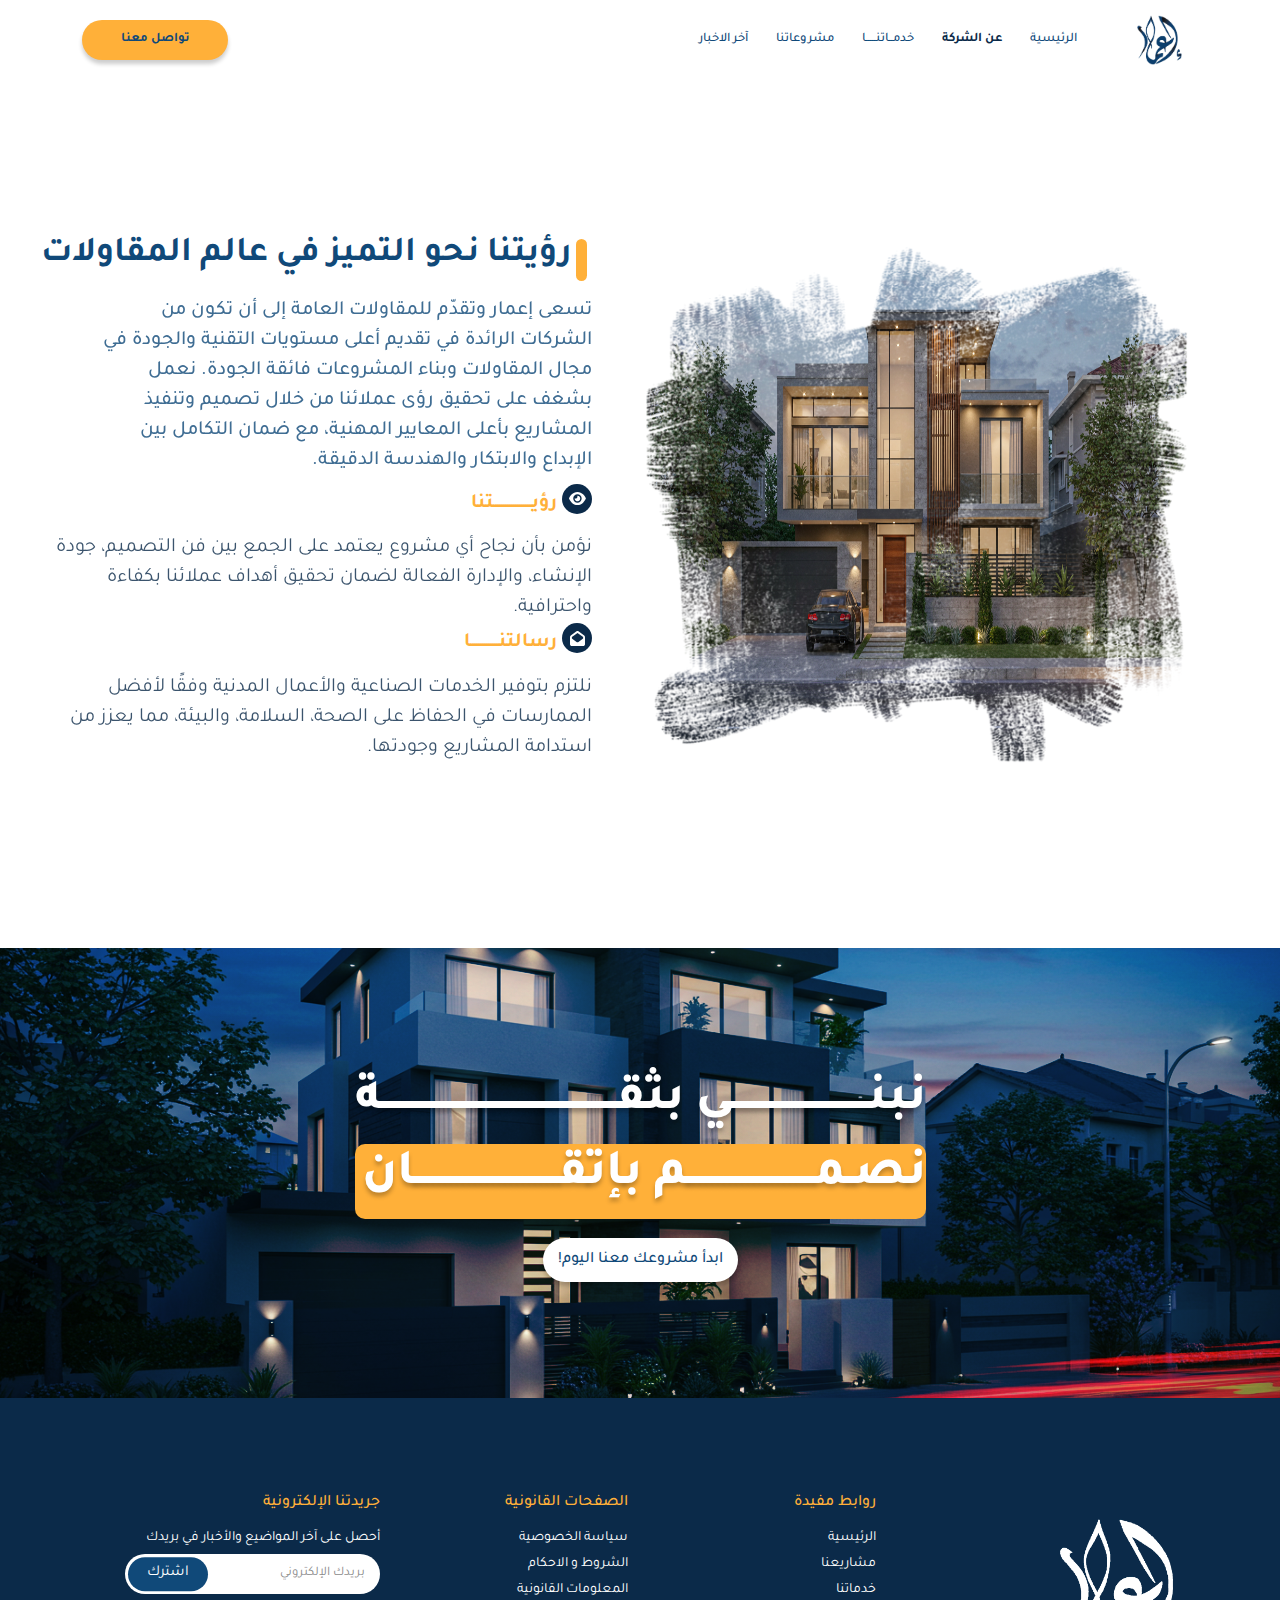
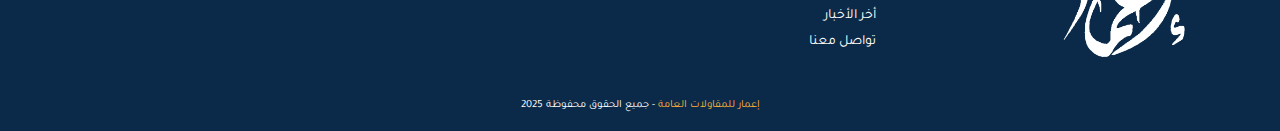
==== commit e023a5b3: "about page" ====
--- a/about.html
+++ b/about.html
@@ -98,7 +98,7 @@
       <!-- About Section -->
       <section
         id="About"
-        class="d-flex justify-content-center align-items-center"
+        class="d-flex justify-content-center align-items-center mt-5"
       >
         <div
           class="container d-flex flex-column-reverse flex-lg-row justify-content-between align-items-center gap-1 gap-lg-5 py-5"
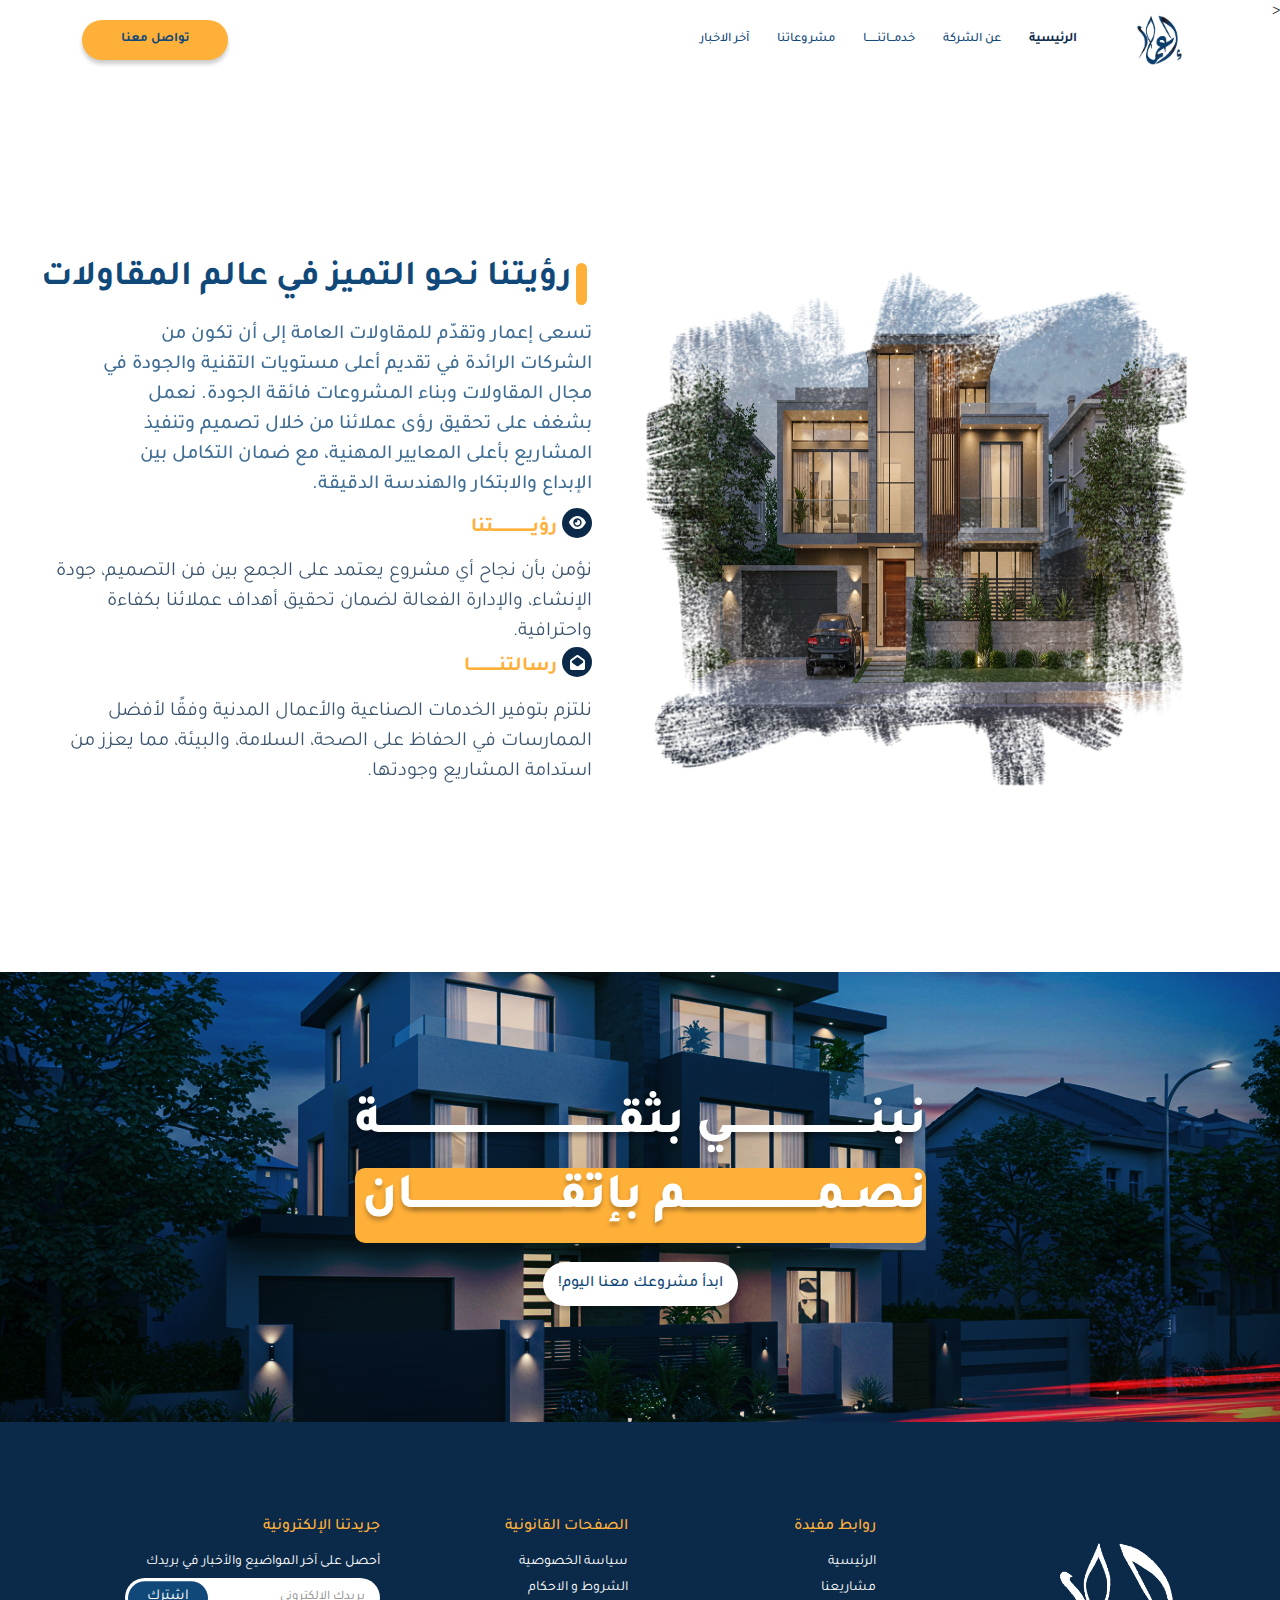
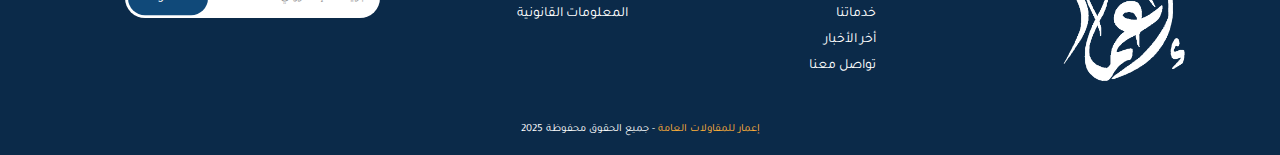
==== commit 9094dc30: "fix some styles in header" ====
--- a/about.html
+++ b/about.html
@@ -22,13 +22,10 @@
     <link rel="stylesheet" href="assets/FontAwesome/css/all.min.css" />
     <!-- Stylesheet -->
     <link rel="stylesheet" href="assets/css/style.css" />
-    <!-- Swiper CSS-->
-    <link rel="stylesheet" href="assets/Swiper/swiper-bundle.min.css" />
-    <!-- Animate CSS -->
-    <link rel="stylesheet" href="./assets/Wow/css/animate.css" />
   </head>
 
   <body>
+    <
     <!-- Header Section -->
     <header class="d-flex justify-content-between">
       <nav class="navbar navbar-expand-md w-100">
@@ -40,14 +37,14 @@
           </div>
 
           <div class="collapse navbar-collapse" id="navbarNav">
-            <ul class="navbar-nav ms-auto me-5 mb-2 mb-lg-0">
-              <li class="nav-item">
-                <a class="nav-link" aria-current="page" href="index.html"
+            <ul class="navbar-nav ms-auto me-0 me-md-5 mb-2 mb-lg-0">
+              <li class="nav-item">
+                <a class="nav-link active" aria-current="page" href="index.html"
                   >الرئيسية</a
                 >
               </li>
               <li class="nav-item">
-                <a class="nav-link active" aria-current="page" href="#About">
+                <a class="nav-link" aria-current="page" href="#About">
                   عن الشركة
                 </a>
               </li>
--- a/assets/css/style.css
+++ b/assets/css/style.css
@@ -229,6 +229,65 @@
 		font-weight: var(--font-medium);
 	}
 
+}
+
+@media (max-width: 576px) {
+	.navbar-collapse {
+		background-color: var(--white);
+		box-shadow: 0 4px 12px rgba(0, 0, 0, 0.1);
+		width: 100%;
+		padding: 20px;
+		border-radius: var(--radius-md);
+		margin-top: 10px;
+		position: absolute;
+		top: 100%;
+		right: 0;
+
+	}
+
+	header .nav-item>.nav-link {
+		color: var(--primary-color) !important;
+
+		&.active {
+			color: var(--secondary-color) !important;
+		}
+	}
+
+	header {
+		height: 70px;
+	}
+
+
+
+	.header__button {
+		width: 100%;
+		height: 36px;
+		font-size: 12px;
+	}
+
+	.navbar-toggler {
+		font-size: 1.25rem;
+	}
+}
+
+@media (max-width: 768px) {
+	.navbar-nav {
+		gap: 5px;
+	}
+
+
+
+	header .nav-item>.nav-link {
+		font-size: 10px;
+		padding: 5px 7px;
+	}
+
+	.header__button {
+		width: 100px;
+		height: 36px;
+		font-size: 11px;
+		margin: 10px 0;
+	}
 }
 
 /* End Header Settings */
@@ -675,7 +734,7 @@
 }
 
 .info-btn {
-	background-color: #ffc107;
+	background-color: var(--secondary-color);
 	border: none;
 	border-radius: var(--radius-md);
 	padding: 8px 20px;
@@ -689,7 +748,7 @@
 }
 
 .info-btn:hover {
-	background-color: #ffb300;
+	background-color: #fe9900;
 }
 
 
